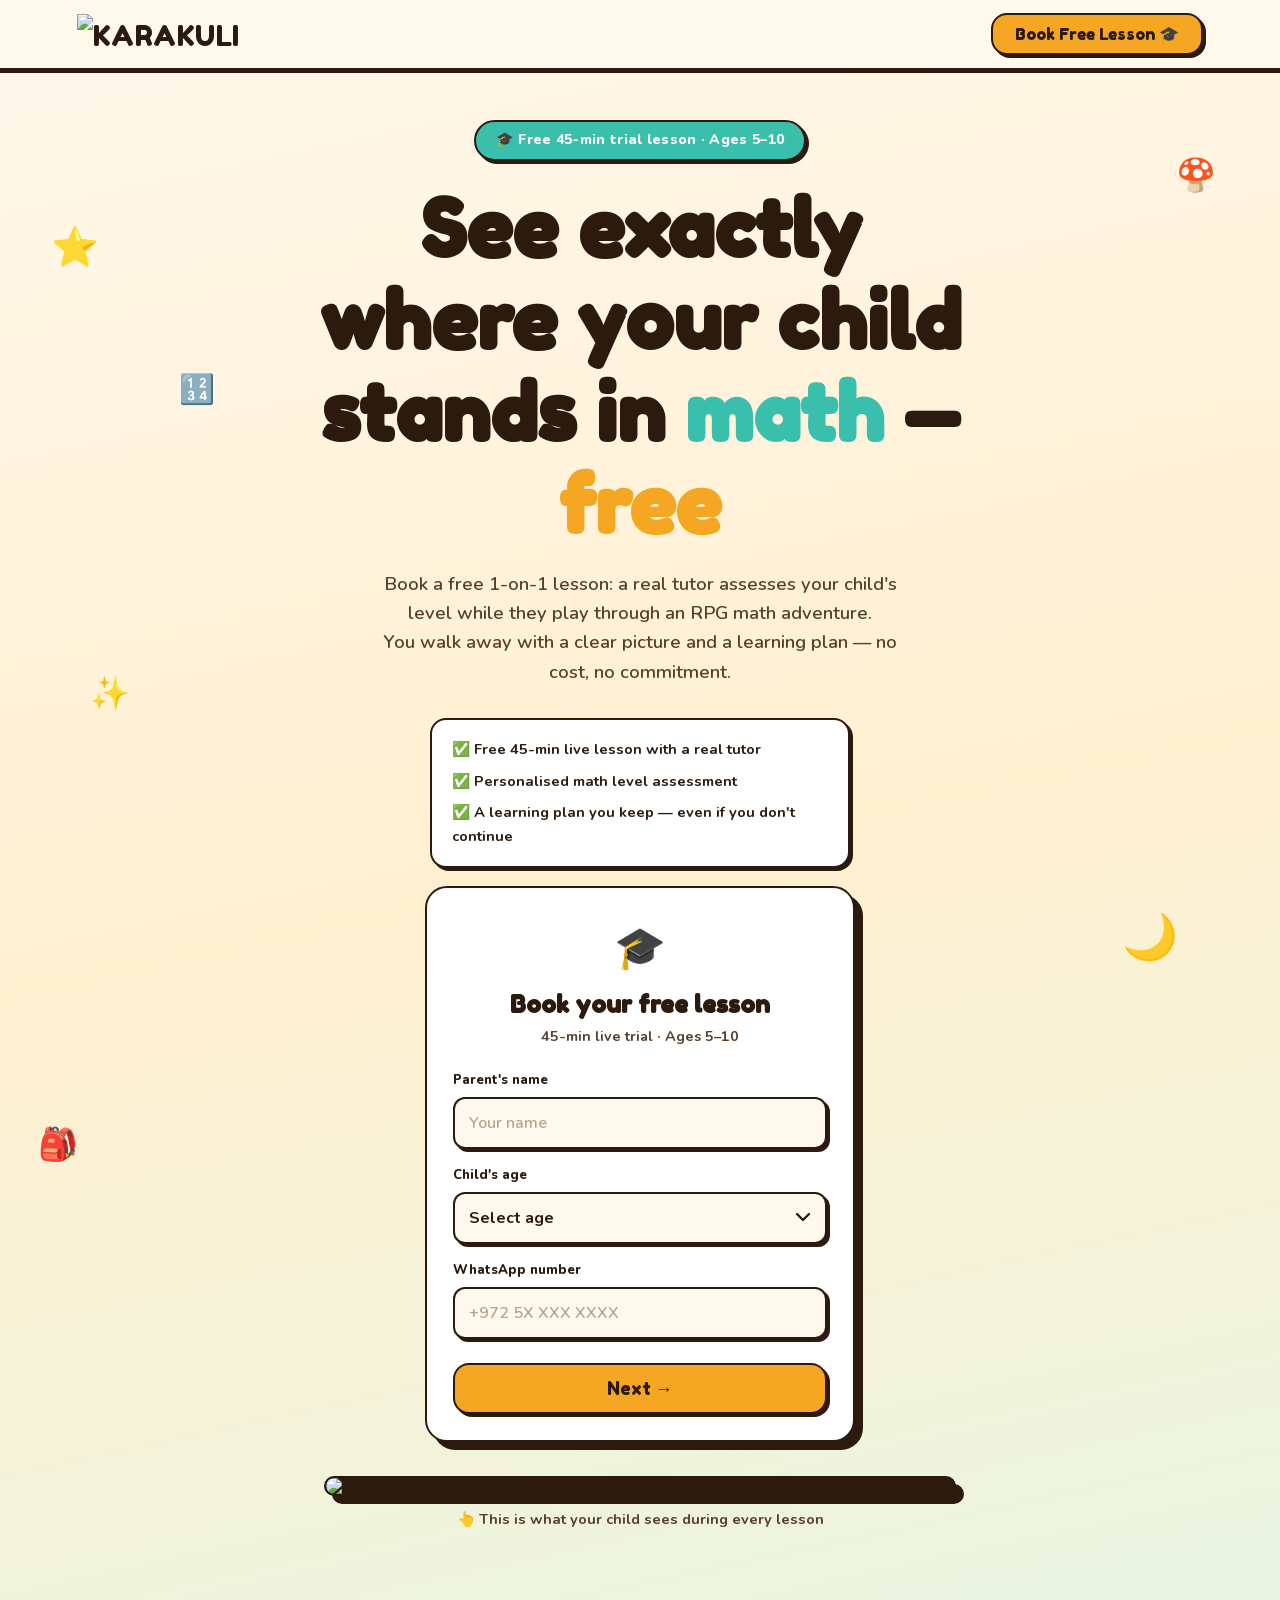
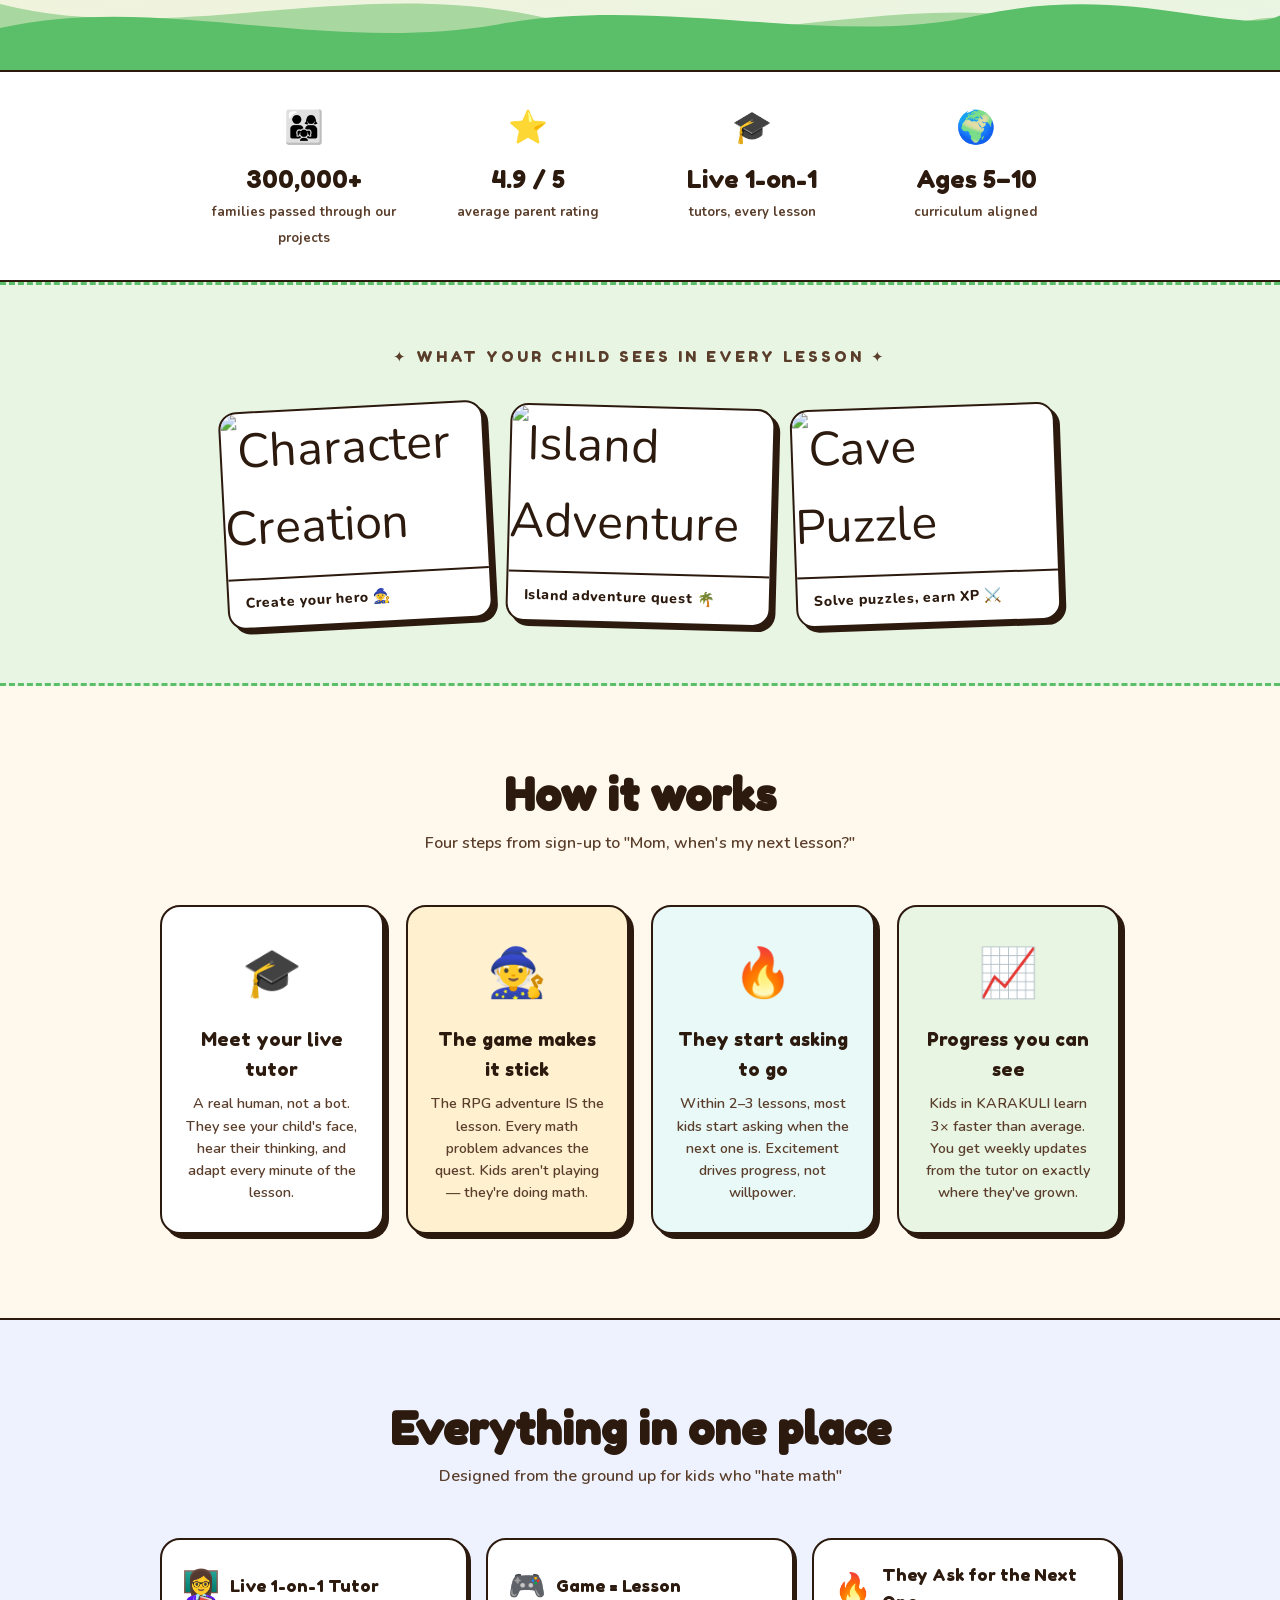
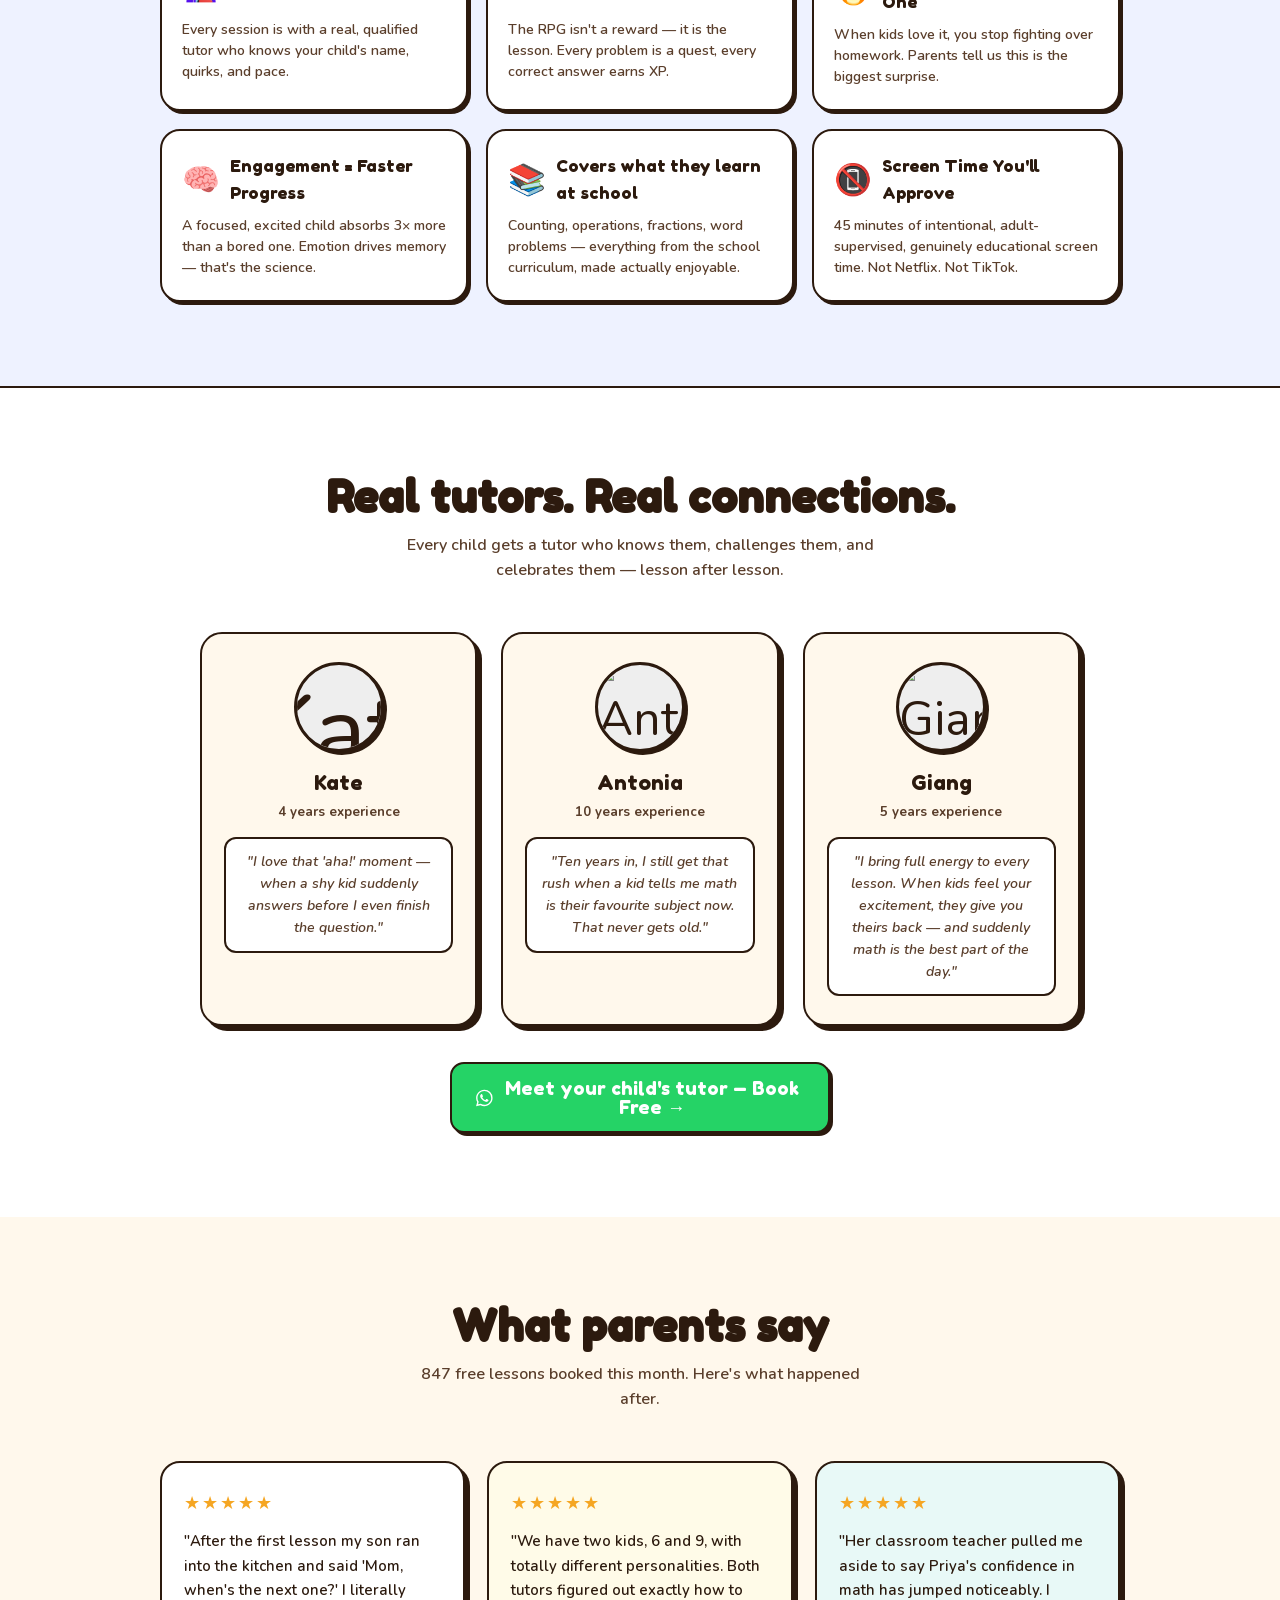
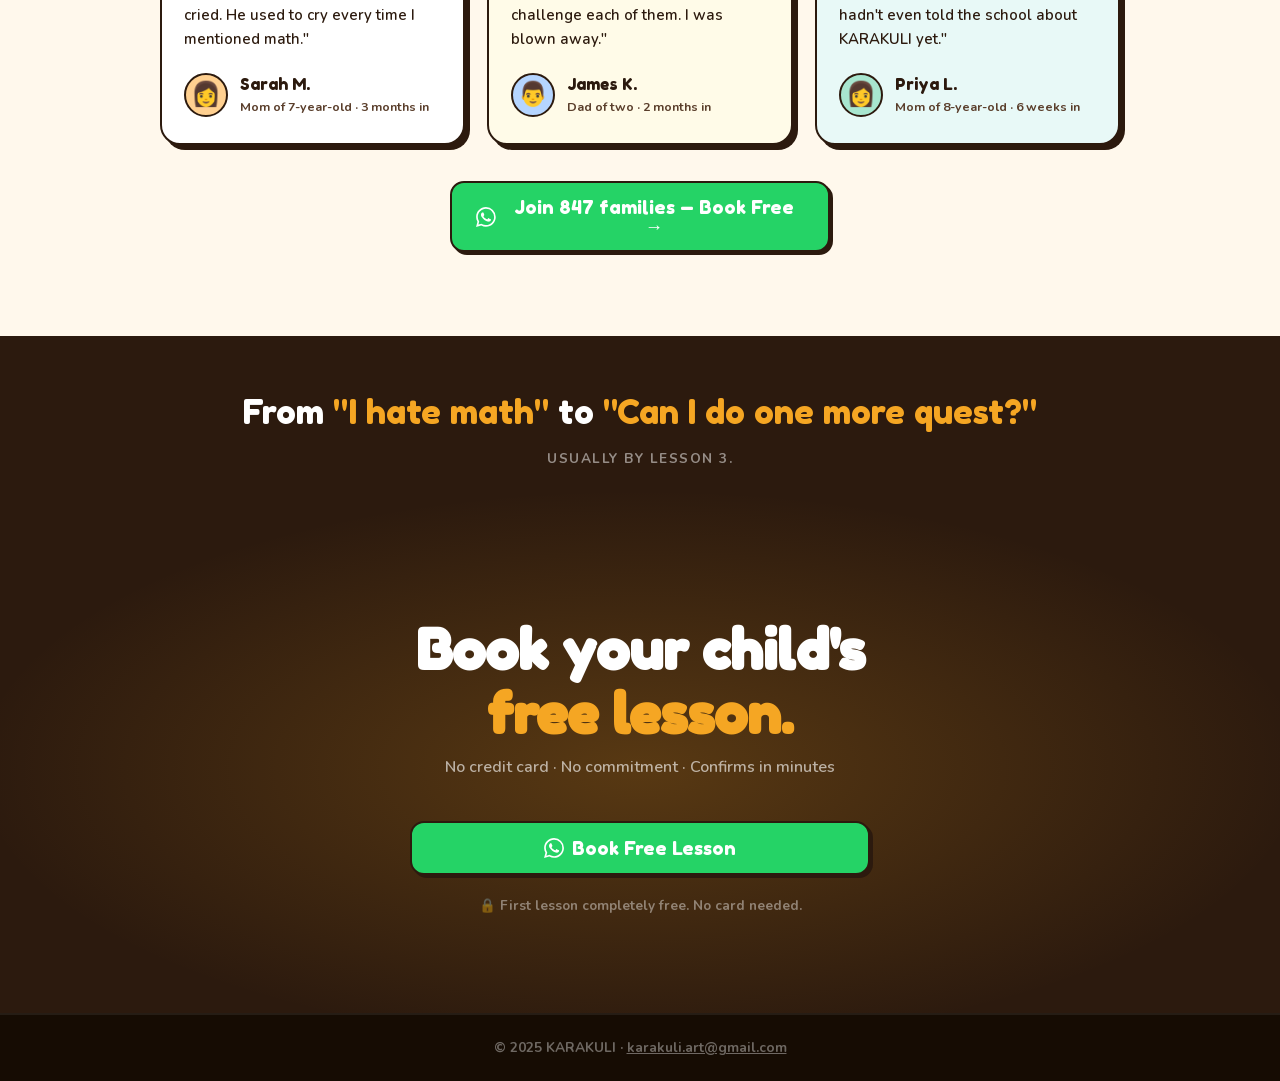
==== math/index.html @ 28cd3ca8 "Auto-deploy: 2026-07-10 12:02:41" ====
<!DOCTYPE html>
<html lang="en">
<head>
  <meta charset="UTF-8" />
  <meta name="viewport" content="width=device-width, initial-scale=1.0" />
  <title>Karakuli MATH | Free Math Assessment for Kids</title>
  <meta name="description" content="Live 1-on-1 math tutoring for kids ages 5–10, wrapped in an RPG adventure. First lesson free." />
  <link rel="icon" type="image/png" href="https://static.tildacdn.com/tild6166-6234-4662-b333-376165333562/ChatGPT_Image_10__20.png" />
  <link rel="apple-touch-icon" href="https://static.tildacdn.com/tild6166-6234-4662-b333-376165333562/ChatGPT_Image_10__20.png" />
  <!-- Meta Pixel Code -->
  <script>
  !function(f,b,e,v,n,t,s)
  {if(f.fbq)return;n=f.fbq=function(){n.callMethod?
  n.callMethod.apply(n,arguments):n.queue.push(arguments)};
  if(!f._fbq)f._fbq=n;n.push=n;n.loaded=!0;n.version='2.0';
  n.queue=[];t=b.createElement(e);t.async=!0;
  t.src=v;s=b.getElementsByTagName(e)[0];
  s.parentNode.insertBefore(t,s)}(window, document,'script',
  'https://connect.facebook.net/en_US/fbevents.js');
  fbq('init', '968358079236590');
  fbq('track', 'PageView');
  </script>
  <noscript><img height="1" width="1" style="display:none"
  src="https://www.facebook.com/tr?id=968358079236590&ev=PageView&noscript=1"
  /></noscript>
  <!-- End Meta Pixel Code -->
  <style>
    @font-face {
      font-family: 'Fredoka One';
      font-style: normal;
      font-weight: 400;
      font-display: swap;
      src: url('/fonts/fredoka-one.woff2') format('woff2');
    }
    @font-face {
      font-family: 'Nunito';
      font-style: normal;
      font-weight: 400 900;
      font-display: swap;
      src: url('/fonts/nunito-normal.woff2') format('woff2');
    }
    @font-face {
      font-family: 'Nunito';
      font-style: italic;
      font-weight: 600;
      font-display: swap;
      src: url('/fonts/nunito-italic-600.woff2') format('woff2');
    }
  </style>
  <style>
    /* ═══════════════════════════════════════
       VARIABLES
    ═══════════════════════════════════════ */
    :root {
      --cream:      #FFF8EC;
      --gold:       #F5A623;
      --gold-dark:  #C8841A;
      --teal:       #3BBFAD;
      --teal-dark:  #2A9B8C;
      --ink:        #2C1A0E;
      --ink-lite:   #5A3E2B;
      --green:      #5BBF6A;
      --green-bg:   #E8F5E3;
      --white:      #FFFFFF;
      --wa:         #25D366;
      --wa-dark:    #128C4E;
      --border:     2px solid #2C1A0E;
      --r:          16px;
      --sh-sm:      3px 3px 0 #2C1A0E;
      --sh-md:      5px 5px 0 #2C1A0E;
      --sh-lg:      8px 8px 0 #2C1A0E;
    }

    /* ═══════════════════════════════════════
       RESET
    ═══════════════════════════════════════ */
    *, *::before, *::after { margin: 0; padding: 0; box-sizing: border-box; }
    html { scroll-behavior: smooth; }
    body {
      font-family: 'Nunito', Arial, sans-serif;
      font-style: normal;
      background: var(--cream);
      color: var(--ink);
      overflow-x: hidden;
      line-height: 1.6;
    }
    a { text-decoration: none; color: inherit; }
    button { cursor: pointer; font-family: inherit; }
    h1, h2, h3, h4 { font-family: 'Fredoka One', Arial, sans-serif; font-style: normal; line-height: 1.15; }

    /* ═══════════════════════════════════════
       SCROLL REVEAL
    ═══════════════════════════════════════ */
    .reveal {
      opacity: 0;
      transform: translateY(28px);
      transition: opacity 0.65s ease, transform 0.65s ease;
    }
    .reveal.on { opacity: 1; transform: translateY(0); }
    .d1 { transition-delay: 0.10s; }
    .d2 { transition-delay: 0.20s; }
    .d3 { transition-delay: 0.30s; }
    .d4 { transition-delay: 0.40s; }

    /* ═══════════════════════════════════════
       SHARED COMPONENTS
    ═══════════════════════════════════════ */
    .btn {
      display: inline-flex;
      align-items: center;
      gap: 8px;
      font-family: 'Fredoka One', Arial, sans-serif;
      border: var(--border);
      border-radius: var(--r);
      cursor: pointer;
      transition: transform 0.12s, box-shadow 0.12s;
      text-decoration: none;
      line-height: 1;
    }
    .btn:hover  { transform: translate(-2px, -2px); }
    .btn:active { transform: translate(1px, 1px); }

    .btn-gold {
      background: var(--gold);
      color: var(--ink);
      box-shadow: var(--sh-sm);
      padding: 11px 22px;
      font-size: 1rem;
    }
    .btn-gold:hover { box-shadow: 5px 5px 0 var(--gold-dark); }

    .btn-wa {
      background: var(--wa);
      color: #fff;
      box-shadow: var(--sh-sm);
      padding: 15px 24px;
      font-size: 1.15rem;
      width: 100%;
      justify-content: center;
      border-radius: 14px;
    }
    .btn-wa:hover { box-shadow: 5px 5px 0 var(--wa-dark); }

    .section-head {
      text-align: center;
      margin-bottom: 48px;
    }
    .section-head h2 {
      font-size: clamp(1.85rem, 4.5vw, 2.75rem);
      margin-bottom: 10px;
    }
    .section-head p {
      font-size: 1rem;
      font-weight: 600;
      color: var(--ink-lite);
      max-width: 480px;
      margin: 0 auto;
    }

    /* ═══════════════════════════════════════
       NAV
    ═══════════════════════════════════════ */
    nav {
      position: fixed;
      inset: 0 0 auto;
      z-index: 200;
      background: var(--cream);
      border-bottom: var(--border);
      box-shadow: 0 3px 0 var(--ink);
      padding: 13px 6%;
      display: flex;
      align-items: center;
      justify-content: space-between;
    }
    .logo {
      font-family: 'Fredoka One', Arial, sans-serif;
      font-size: 1.75rem;
      letter-spacing: 0.5px;
    }
    .logo em { color: var(--gold); font-style: normal; }
    .logo-img { height: 40px; }

    /* ═══════════════════════════════════════
       HERO
    ═══════════════════════════════════════ */
    #hero {
      min-height: 100svh;
      background: linear-gradient(168deg, #FFF8EC 0%, #FFF0D0 52%, #E8F5E3 100%);
      padding-top: 74px;
      position: relative;
      overflow: hidden;
      display: flex;
      flex-direction: column;
      align-items: center;
    }

    /* Floating emoji decorations */
    .floater {
      position: absolute;
      pointer-events: none;
      user-select: none;
      font-size: 2.4rem;
      z-index: 1;
    }
    @keyframes flt  { 0%,100%{ transform:translateY(0) rotate(-5deg); } 50%{ transform:translateY(-20px) rotate(8deg); } }
    @keyframes flt2 { 0%,100%{ transform:translateY(0) rotate(4deg);  } 50%{ transform:translateY(-15px) rotate(-9deg); } }
    @keyframes flt3 { 0%,100%{ transform:translateY(0) rotate(0deg);  } 50%{ transform:translateY(-24px) rotate(13deg); } }
    .f1 { top:13%; left:4%;  animation:flt  5.2s ease-in-out infinite; }
    .f2 { top: 9%; right:5%; animation:flt2 4.0s ease-in-out infinite 0.7s; font-size:2rem; }
    .f3 { top:40%; left:7%;  animation:flt3 6.1s ease-in-out infinite 1.3s; font-size:2rem; }
    .f4 { top:54%; right:8%; animation:flt  4.5s ease-in-out infinite 0.4s; font-size:2.8rem; }
    .f5 { top:22%; left:14%; animation:flt2 5.6s ease-in-out infinite 0.9s; font-size:1.8rem; }
    .f6 { top:67%; left:3%;  animation:flt3 3.9s ease-in-out infinite 0.6s; font-size:2rem; }

    .hero-inner {
      position: relative;
      z-index: 2;
      max-width: 700px;
      width: 100%;
      padding: 46px 24px 0;
      text-align: center;
    }

    .badge {
      display: inline-block;
      background: var(--teal);
      color: #fff;
      font-weight: 800;
      font-size: 0.88rem;
      padding: 7px 20px;
      border: var(--border);
      border-radius: 50px;
      box-shadow: var(--sh-sm);
      margin-bottom: 22px;
      letter-spacing: 0.3px;
    }

    .hero-h1 {
      font-size: clamp(2.6rem, 7.5vw, 5rem);
      color: var(--ink);
      margin-bottom: 18px;
    }
    .hero-h1 .gold { color: var(--gold); }
    .hero-h1 .teal { color: var(--teal); }

    .hero-sub {
      font-size: clamp(1rem, 2.4vw, 1.15rem);
      font-weight: 600;
      color: var(--ink-lite);
      max-width: 520px;
      margin: 0 auto 32px;
    }

    /* ─── Form card ─── */

    /* Social proof row */
    .social-proof {
      display: flex;
      align-items: center;
      justify-content: center;
      gap: 12px;
      margin: 20px auto 0;
      max-width: 460px;
    }
    .avatars { display: flex; }
    .av {
      width: 34px; height: 34px;
      border-radius: 50%;
      border: 2px solid var(--white);
      font-size: 1.15rem;
      display: flex; align-items: center; justify-content: center;
      margin-left: -8px; flex-shrink: 0;
    }
    .av:first-child { margin-left: 0; }
    .av1 { background: #FFD090; }
    .av2 { background: #A8E6CF; }
    .av3 { background: #FFB3BA; }
    .av4 { background: #B5D5FF; }
    .sp-text { font-weight: 700; font-size: 0.92rem; color: var(--ink); }

    .hero-disclaimer {
      margin-top: 13px;
      font-size: 0.85rem;
      font-weight: 700;
      color: var(--ink-lite);
      text-align: center;
    }

    /* Hero GIF */
    .hero-game {
      width: 100%;
      max-width: 680px;
      margin: 34px auto 0;
      padding: 0 24px;
      position: relative;
      z-index: 2;
    }
    .game-frame {
      background: var(--ink);
      border: var(--border);
      border-radius: 20px;
      box-shadow: var(--sh-lg);
      overflow: hidden;
      line-height: 0;
    }
    .game-frame img {
      width: 100%;
      display: block;
      border-radius: 18px;
    }
    .game-caption {
      text-align: center;
      font-weight: 700;
      font-size: 0.92rem;
      color: var(--ink-lite);
      margin-top: 12px;
      padding-bottom: 6px;
    }

    /* Wavy hills */
    .hills {
      width: 100%;
      margin-top: 26px;
      line-height: 0;
      position: relative;
      z-index: 2;
    }
    .hills svg { width: 100%; display: block; }

    /* ═══════════════════════════════════════
       TRUST BAR
    ═══════════════════════════════════════ */
    #trust {
      background: var(--white);
      border-top: var(--border);
      border-bottom: var(--border);
      padding: 30px 6%;
    }
    .trust-grid {
      max-width: 880px;
      margin: 0 auto;
      display: grid;
      grid-template-columns: repeat(4, 1fr);
      gap: 16px;
    }
    .ti { text-align: center; }
    .ti-ico  { font-size: 2rem; margin-bottom: 6px; }
    .ti-big  { font-family: 'Fredoka One', Arial, sans-serif; font-size: 1.55rem; display: block; color: var(--ink); }
    .ti-lbl  { font-size: 0.82rem; font-weight: 700; color: var(--ink-lite); }

    /* ═══════════════════════════════════════
       GAME PREVIEW STRIP
    ═══════════════════════════════════════ */
    #preview {
      background: var(--green-bg);
      border-top: 3px dashed var(--green);
      border-bottom: 3px dashed var(--green);
      padding: 60px 6%;
    }
    .strip-lbl {
      font-family: 'Fredoka One', Arial, sans-serif;
      font-size: 0.95rem;
      letter-spacing: 3px;
      text-transform: uppercase;
      color: var(--ink-lite);
      text-align: center;
      margin-bottom: 36px;
    }
    .screens-row {
      display: flex;
      gap: 20px;
      justify-content: center;
      align-items: center;
      max-width: 920px;
      margin: 0 auto;
      flex-wrap: wrap;
    }
    .sc-card {
      background: var(--white);
      border: var(--border);
      border-radius: 18px;
      box-shadow: var(--sh-md);
      overflow: hidden;
      width: 265px;
      transition: transform 0.22s, box-shadow 0.22s;
    }
    .sc-card:nth-child(1) { transform: rotate(-3deg); }
    .sc-card:nth-child(2) { transform: rotate(1.5deg); }
    .sc-card:nth-child(3) { transform: rotate(-2deg); }
    .sc-card:hover { transform: rotate(0deg) scale(1.04) !important; box-shadow: var(--sh-lg) !important; }
    .sc-mock {
      height: 165px;
      display: flex;
      flex-direction: column;
      align-items: center;
      justify-content: center;
      gap: 8px;
      font-size: 3rem;
    }
    .sc-mock-lbl {
      font-family: 'Fredoka One', Arial, sans-serif;
      font-size: 0.78rem;
      color: rgba(255,255,255,0.88);
      letter-spacing: 1.5px;
      text-transform: uppercase;
    }
    .sc-cap {
      padding: 12px 16px;
      font-weight: 800;
      font-size: 0.88rem;
      color: var(--ink);
      border-top: var(--border);
    }

    /* ═══════════════════════════════════════
       HOW IT WORKS
    ═══════════════════════════════════════ */
    #how {
      padding: 84px 6%;
      background: var(--cream);
    }
    .steps-grid {
      display: grid;
      grid-template-columns: repeat(auto-fit, minmax(210px, 1fr));
      gap: 22px;
      max-width: 960px;
      margin: 0 auto;
    }
    .step-card {
      background: var(--white);
      border: var(--border);
      border-radius: 20px;
      box-shadow: var(--sh-md);
      padding: 28px 22px;
      text-align: center;
      transition: transform 0.2s, box-shadow 0.2s;
    }
    .step-card:hover { transform: translate(-3px,-3px); box-shadow: var(--sh-lg); }
    .step-card:nth-child(2) { background: #FFF0D0; }
    .step-card:nth-child(3) { background: #E8F9F7; }
    .step-card:nth-child(4) { background: var(--green-bg); }
    .step-ico   { font-size: 3rem; margin-bottom: 14px; display: block; }
    .step-title { font-family: 'Fredoka One', Arial, sans-serif; font-size: 1.15rem; margin-bottom: 8px; }
    .step-text  { font-size: 0.9rem; font-weight: 600; color: var(--ink-lite); line-height: 1.55; }

    /* Carousel dots — скрыты на десктопе */
    .steps-dots {
      display: none;
      justify-content: center;
      align-items: center;
      gap: 8px;
      margin-top: 22px;
    }
    .steps-dot {
      width: 8px; height: 8px;
      border-radius: 50%;
      background: var(--ink);
      opacity: 0.18;
      transition: width 0.3s ease, border-radius 0.3s ease, opacity 0.3s ease, background 0.3s ease;
      flex-shrink: 0;
    }
    .steps-dot.active {
      width: 28px;
      border-radius: 4px;
      opacity: 1;
      background: var(--gold);
    }

    /* ═══════════════════════════════════════
       FEATURES GRID
    ═══════════════════════════════════════ */
    #features {
      padding: 84px 6%;
      background: #EEF2FF;
      border-top: var(--border);
      border-bottom: var(--border);
    }
    .features-grid {
      display: grid;
      grid-template-columns: repeat(auto-fit, minmax(240px, 1fr));
      gap: 18px;
      max-width: 960px;
      margin: 0 auto;
    }
    .fp {
      background: var(--white);
      border: var(--border);
      border-radius: 20px;
      box-shadow: var(--sh-sm);
      padding: 22px 20px;
      transition: transform 0.2s, box-shadow 0.2s;
    }
    .fp:hover { transform: translate(-2px,-2px); box-shadow: var(--sh-md); }
    .fp-head  { display: flex; align-items: center; gap: 10px; margin-bottom: 8px; }
    .fp-ico   { font-size: 1.9rem; }
    .fp-title { font-family: 'Fredoka One', Arial, sans-serif; font-size: 1.05rem; }
    .fp-desc  { font-size: 0.88rem; font-weight: 600; color: var(--ink-lite); line-height: 1.5; }

    /* ═══════════════════════════════════════
       TUTORS
    ═══════════════════════════════════════ */
    #tutors {
      padding: 84px 6%;
      background: var(--white);
    }
    .tutors-grid {
      display: grid;
      grid-template-columns: repeat(auto-fit, minmax(240px, 1fr));
      gap: 24px;
      max-width: 880px;
      margin: 0 auto;
    }
    .tc {
      background: var(--cream);
      border: var(--border);
      border-radius: 22px;
      box-shadow: var(--sh-md);
      padding: 28px 22px;
      text-align: center;
      transition: transform 0.2s, box-shadow 0.2s;
    }
    .tc:hover { transform: translate(-3px,-3px); box-shadow: var(--sh-lg); }
    .t-av {
      width: 90px; height: 90px;
      border-radius: 50%;
      border: 3px solid var(--ink);
      box-shadow: var(--sh-sm);
      font-size: 3rem;
      display: flex; align-items: center; justify-content: center;
      margin: 0 auto 14px;
    }
    .ta1 { background: linear-gradient(135deg, #FFE0B0, #FFB060); }
    .ta2 { background: linear-gradient(135deg, #B5D5FF, #80B0FF); }
    .ta3 { background: linear-gradient(135deg, #A8E6CF, #60C8A0); }
    .t-name  { font-family: 'Fredoka One', Arial, sans-serif; font-size: 1.3rem; margin-bottom: 3px; }
    .t-spec  { font-size: 0.83rem; font-weight: 700; color: var(--ink-lite); margin-bottom: 14px; }
    .t-quote {
      font-style: italic;
      font-size: 0.88rem;
      font-weight: 600;
      color: var(--ink-lite);
      line-height: 1.55;
      background: var(--white);
      border: var(--border);
      border-radius: 12px;
      padding: 12px 14px;
    }

    /* ═══════════════════════════════════════
       TESTIMONIALS
    ═══════════════════════════════════════ */
    #testimonials {
      padding: 84px 6%;
      background: var(--cream);
    }
    .test-grid {
      display: grid;
      grid-template-columns: repeat(auto-fit, minmax(260px, 1fr));
      gap: 22px;
      max-width: 960px;
      margin: 0 auto;
    }
    .tt {
      background: var(--white);
      border: var(--border);
      border-radius: 20px;
      box-shadow: var(--sh-md);
      padding: 26px 22px;
      transition: transform 0.2s, box-shadow 0.2s;
    }
    .tt:hover { transform: translate(-3px,-3px); box-shadow: var(--sh-lg); }
    .tt:nth-child(2) { background: #FFFBE8; }
    .tt:nth-child(3) { background: #E8F9F7; }
    .tt-stars { font-size: 1.1rem; margin-bottom: 12px; color: var(--gold); letter-spacing: 2px; }
    .tt-text  { font-size: 0.93rem; font-weight: 600; color: var(--ink); line-height: 1.65; margin-bottom: 20px; }
    .tt-foot  { display: flex; align-items: center; gap: 12px; }
    .tt-av {
      width: 44px; height: 44px;
      border-radius: 50%;
      border: var(--border);
      font-size: 1.5rem;
      display: flex; align-items: center; justify-content: center;
      flex-shrink: 0;
    }
    .tav1 { background: #FFD090; }
    .tav2 { background: #B5D5FF; }
    .tav3 { background: #A8E6CF; }
    .tt-name { font-family: 'Fredoka One', Arial, sans-serif; font-size: 1rem; }
    .tt-role { font-size: 0.78rem; font-weight: 700; color: var(--ink-lite); }

    /* ═══════════════════════════════════════
       FAQ
    ═══════════════════════════════════════ */
    #faq {
      padding: 84px 6%;
      background: var(--green-bg);
    }
    .faq-list {
      max-width: 700px;
      margin: 0 auto;
      display: flex;
      flex-direction: column;
      gap: 12px;
    }
    details {
      background: var(--white);
      border: var(--border);
      border-radius: 16px;
      box-shadow: var(--sh-sm);
      overflow: hidden;
    }
    summary {
      padding: 18px 22px;
      font-family: 'Fredoka One', Arial, sans-serif;
      font-size: 1rem;
      color: var(--ink);
      cursor: pointer;
      display: flex;
      align-items: center;
      justify-content: space-between;
      gap: 14px;
      list-style: none;
      user-select: none;
    }
    summary::-webkit-details-marker { display: none; }
    summary::after {
      content: '▶';
      font-size: 0.82rem;
      transition: transform 0.22s;
      flex-shrink: 0;
      color: var(--gold);
    }
    details[open] summary::after { transform: rotate(90deg); }
    .faq-body {
      border-top: var(--border);
      padding: 16px 22px 18px;
      font-size: 0.93rem;
      font-weight: 600;
      color: var(--ink-lite);
      line-height: 1.65;
    }

    /* ═══════════════════════════════════════
       FINAL CTA
    ═══════════════════════════════════════ */
    #cta {
      padding: 96px 6%;
      background: var(--ink);
      text-align: center;
      position: relative;
    }
    #cta::before {
      content: '';
      position: absolute;
      inset: -120px 0 0;
      background: radial-gradient(ellipse 80% 70% at 50% 60%, rgba(245,166,35,0.22) 0%, transparent 65%);
      pointer-events: none;
      z-index: 0;
    }
    .cta-inner { position: relative; z-index: 1; }
    .cta-h2 {
      font-family: 'Fredoka One', Arial, sans-serif;
      font-size: clamp(2rem, 5.5vw, 3.5rem);
      color: var(--white);
      margin-bottom: 10px;
    }
    .cta-h2 em { color: var(--gold); font-style: normal; }
    .cta-sub  { font-size: 1rem; font-weight: 600; color: rgba(255,255,255,0.62); margin-bottom: 40px; }
    .cta-note { font-size: 0.85rem; font-weight: 700; color: rgba(255,255,255,0.42); margin-top: 20px; }

    /* ═══════════════════════════════════════
       FOOTER
    ═══════════════════════════════════════ */
    footer {
      background: #160C03;
      color: rgba(255,255,255,0.38);
      text-align: center;
      padding: 22px 6%;
      font-size: 0.86rem;
      font-weight: 700;
      border-top: 2px solid rgba(255,255,255,0.07);
    }
    footer a { color: inherit; text-decoration: underline; }

    /* ═══════════════════════════════════════
       STICKY MOBILE CTA
    ═══════════════════════════════════════ */
    #sticky {
      display: none;
      position: fixed;
      bottom: 0; left: 0; right: 0;
      z-index: 150;
      background: var(--gold);
      border-top: var(--border);
      box-shadow: 0 -3px 0 var(--ink);
      padding: 13px 20px;
      align-items: center;
      justify-content: space-between;
      gap: 12px;
    }
    #sticky.show { display: flex; }
    .sticky-txt { font-family: 'Fredoka One', Arial, sans-serif; font-size: 1rem; color: var(--ink); }
    .sticky-btn {
      background: var(--ink);
      color: var(--white);
      font-family: 'Fredoka One', Arial, sans-serif;
      font-size: 0.95rem;
      padding: 10px 18px;
      border: none;
      border-radius: 12px;
      box-shadow: 3px 3px 0 rgba(0,0,0,0.3);
      transition: transform 0.12s;
      white-space: nowrap;
      text-decoration: none;
      display: inline-block;
    }
    .sticky-btn:hover { transform: translate(-1px,-1px); }

    /* ─── Hero bullets (#4) ─── */
    .hero-bullets {
      background: var(--white);
      border: var(--border);
      border-radius: 16px;
      box-shadow: var(--sh-sm);
      padding: 14px 20px;
      margin: 0 auto 18px;
      max-width: 420px;
      text-align: left;
    }
    .hb-item {
      font-size: 0.92rem;
      font-weight: 700;
      color: var(--ink);
      padding: 4px 0;
      display: flex;
      align-items: center;
      gap: 8px;
    }

    /* ─── Mid-section CTA (#3) ─── */
    .mid-cta {
      text-align: center;
      padding-top: 36px;
    }
    .mid-cta .btn-wa {
      max-width: 380px;
      margin: 0 auto;
      display: inline-flex;
    }

    /* ─── Transformation band (#9) ─── */
    .transform-band {
      background: var(--ink);
      padding: 52px 6%;
      text-align: center;
    }
    .transform-quote {
      font-family: 'Fredoka One', Arial, sans-serif;
      font-size: clamp(1.45rem, 3.5vw, 2.1rem);
      color: var(--white);
      line-height: 1.45;
    }
    .transform-quote em { color: var(--gold); font-style: normal; }
    .transform-quote span {
      display: block;
      font-family: 'Nunito', Arial, sans-serif;
      font-weight: 700;
      font-size: 0.85rem;
      color: rgba(255,255,255,0.5);
      margin-top: 12px;
      letter-spacing: 1.5px;
      text-transform: uppercase;
    }

    /* ═══════════════════════════════════════
       RESPONSIVE
    ═══════════════════════════════════════ */
    @media (max-width: 768px) {
      /* Sticky bar (~70px) sits at bottom — push body up so it doesn't cover content */
      body { padding-bottom: 74px; }

      /* NAV */
      nav { padding: 12px 4%; }
      nav .btn-gold { font-size: 0.8rem; padding: 9px 13px; }
      .logo-img { height: 22px; }

      /* Floating emoji decorations — скрываем на мобильных */
      .floater { display: none; }

      /* HERO */
      #hero { padding-top: 70px; }
      .hero-inner { padding: 28px 20px 0; }
      .hero-sub { margin-bottom: 24px; }
      .hero-game { padding: 0 12px; margin-top: 20px; }

      /* Social proof — wrap text under avatars on small screens */
      .social-proof { flex-wrap: wrap; gap: 8px; max-width: 100%; }
      .sp-text { font-size: 0.82rem; text-align: center; width: 100%; }

      /* TRUST BAR */
      #trust { padding: 24px 4%; }
      .trust-grid { grid-template-columns: repeat(2,1fr); gap: 12px; }

      /* PREVIEW */
      #preview { padding: 48px 4%; }
      .screens-row { gap: 16px; }
      .sc-card { width: calc(100% - 24px); max-width: 320px; }
      .sc-card:nth-child(1),
      .sc-card:nth-child(2),
      .sc-card:nth-child(3) { transform: rotate(0); }

      /* SHARED SECTION HEADINGS */
      .section-head { margin-bottom: 32px; }

      /* HOW IT WORKS — горизонтальная карусель */
      #how { padding: 56px 0; }
      #how .section-head { padding: 0 4%; }
      .steps-carousel-wrap {
        overflow-x: scroll;
        scroll-snap-type: x mandatory;
        -webkit-overflow-scrolling: touch;
        scrollbar-width: none;
        display: flex;
        flex-wrap: nowrap;
        padding: 4px 0 8px;
      }
      .steps-carousel-wrap::-webkit-scrollbar { display: none; }
      .steps-grid { display: contents; }
      .step-card {
        flex-shrink: 0;
        scroll-snap-align: start;
        box-sizing: border-box;
        opacity: 1 !important;
        transform: none !important;
        transition: box-shadow 0.2s !important;
      }
      .steps-dots { display: flex; }

      /* FEATURES */
      #features { padding: 56px 4%; }
      .features-grid { gap: 14px; }

      /* TUTORS */
      #tutors { padding: 56px 4%; }
      .tutors-grid { gap: 16px; }

      /* TESTIMONIALS */
      #testimonials { padding: 56px 4%; }
      .test-grid { gap: 14px; }

      /* FAQ */
      #faq { padding: 56px 4%; }
      summary { padding: 15px 18px; font-size: 0.95rem; }
      .faq-body { padding: 13px 18px 15px; }

      /* FINAL CTA */
      #cta { padding: 64px 4%; }
      #cta .btn-wa { display: flex; width: 100%; max-width: 400px; margin: 0 auto; font-size: 1rem; padding: 15px 20px; }
      .cta-sub { margin-bottom: 28px; }

      /* STICKY BAR */
      .sticky-txt { font-size: 0.88rem; }
    }

    @media (max-width: 480px) {
      nav .btn-gold { font-size: 0.75rem; padding: 8px 11px; }
      .hero-h1 { font-size: 2.5rem; }
      .badge { font-size: 0.78rem; padding: 6px 14px; }
      .hero-inner { padding: 16px 16px 0; }
    }

    /* ═══════════════════════════════════════
       BOOKING WIDGET (inline)
    ═══════════════════════════════════════ */
    .bk-card {
      background: var(--white);
      border: var(--border);
      border-radius: 22px;
      box-shadow: var(--sh-lg);
      width: 100%;
      max-width: 430px;
      margin: 6px auto 0;
      padding: 28px 26px 26px;
      position: relative;
      text-align: left;
    }

    .bk-step { display: none; }
    .bk-step.active { display: block; animation: bkFade 0.35s ease; }
    @keyframes bkFade { from { opacity: 0; transform: translateY(8px); } to { opacity: 1; transform: translateY(0); } }

    .bk-head { text-align: center; margin-bottom: 22px; }
    .bk-emoji { font-size: 2.6rem; display: block; margin-bottom: 8px; }
    .bk-head h3 { font-family: 'Fredoka One', Arial, sans-serif; font-size: 1.5rem; color: var(--ink); margin-bottom: 6px; }
    .bk-head p { font-size: 0.9rem; font-weight: 700; color: var(--ink-lite); }

    .bk-field { margin-bottom: 16px; }
    .bk-field label {
      display: block;
      font-size: 0.82rem;
      font-weight: 800;
      color: var(--ink);
      margin-bottom: 6px;
    }
    .bk-field input,
    .bk-field select {
      width: 100%;
      padding: 13px 14px;
      font-family: 'Nunito', Arial, sans-serif;
      font-size: 16px; /* 16px, чтобы iOS не зумил при фокусе */
      font-weight: 700;
      color: var(--ink);
      background: var(--cream);
      border: var(--border);
      border-radius: 12px;
      box-shadow: var(--sh-sm);
      outline: none;
      -webkit-appearance: none;
      appearance: none;
    }
    .bk-field select {
      padding-right: 40px;
      background-image: url("data:image/svg+xml,%3Csvg xmlns='http://www.w3.org/2000/svg' width='14' height='9' viewBox='0 0 14 9'%3E%3Cpath d='M1 1l6 6 6-6' fill='none' stroke='%232C1A0E' stroke-width='2.4' stroke-linecap='round' stroke-linejoin='round'/%3E%3C/svg%3E");
      background-repeat: no-repeat;
      background-position: right 15px center;
    }
    .bk-field input:focus,
    .bk-field select:focus { box-shadow: 5px 5px 0 var(--gold); }
    .bk-field input::placeholder { color: #B7A48F; font-weight: 600; }

    .bk-btn { margin-top: 8px; }
    .btn-gold.bk-btn { width: 100%; justify-content: center; padding: 15px 24px; font-size: 1.1rem; }
    .btn-wa:disabled { opacity: 0.45; cursor: not-allowed; box-shadow: var(--sh-sm); }
    .btn-wa:disabled:hover { transform: none; box-shadow: var(--sh-sm); }

    .bk-back {
      display: block;
      width: 100%;
      text-align: center;
      margin-top: 12px;
      background: none;
      border: none;
      font-family: 'Fredoka One', Arial, sans-serif;
      font-size: 0.9rem;
      color: var(--ink-lite);
      cursor: pointer;
    }

    .bk-slots {
      display: grid;
      grid-template-columns: repeat(auto-fill, minmax(96px, 1fr));
      gap: 10px;
      margin-top: 6px;
    }
    .bk-slot {
      padding: 11px 6px;
      text-align: center;
      background: var(--white);
      border: var(--border);
      border-radius: 12px;
      box-shadow: var(--sh-sm);
      font-family: 'Nunito', Arial, sans-serif;
      font-weight: 800;
      font-size: 0.86rem;
      color: var(--ink);
      cursor: pointer;
      transition: transform 0.12s, box-shadow 0.12s;
    }
    .bk-slot small { display: block; font-weight: 700; font-size: 0.72rem; color: var(--ink-lite); }
    .bk-slot:hover { transform: translate(-2px, -2px); box-shadow: 5px 5px 0 var(--gold-dark); }
    .bk-slot.sel { background: var(--gold); color: var(--ink); box-shadow: var(--sh-sm); }
    .bk-slot.sel small { color: var(--ink); }

    .bk-times-label {
      display: block;
      font-family: 'Fredoka One', Arial, sans-serif;
      font-size: 1rem;
      color: var(--ink);
      margin: 18px 0 4px;
    }

    .bk-summary {
      background: var(--white);
      border: var(--border);
      border-radius: 14px;
      box-shadow: var(--sh-sm);
      padding: 16px 18px;
      margin-bottom: 18px;
      font-size: 0.92rem;
      font-weight: 700;
      color: var(--ink);
      text-align: left;
    }
    .bk-summary div { padding: 3px 0; }
    .bk-summary b { color: var(--ink-lite); }

    .bk-note {
      text-align: center;
      font-size: 0.8rem;
      font-weight: 700;
      color: var(--ink-lite);
      margin-top: 14px;
    }

    @media (max-width: 480px) {
      .bk-card { padding: 26px 18px 22px; }
      .bk-head h3 { font-size: 1.3rem; }
    }
  </style>
</head>
<body>

<!-- ═══════════════════════════════════════ NAV -->
<nav>
  <div class="logo">
    <img src="https://static.tildacdn.com/tild3631-6266-4832-b965-356232636437/noroot.png" alt="KARAKULI" class="logo-img" style="display:block;">
  </div>
  <a href="https://wa.me/13472005282?text=Hi!%20I%20would%20like%20to%20sign%20up%20for%20a%20free%20lesson" target="_blank" rel="noopener" class="btn btn-gold">Book Free Lesson 🎓</a>
</nav>

<!-- ═══════════════════════════════════════ HERO -->
<section id="hero">
  <div class="floater f1">⭐</div>
  <div class="floater f2">🍄</div>
  <div class="floater f3">✨</div>
  <div class="floater f4">🌙</div>
  <div class="floater f5">🔢</div>
  <div class="floater f6">🎒</div>

  <div class="hero-inner">
    <div class="badge">🎓 Free 45-min trial lesson · Ages 5–10</div>

    <h1 class="hero-h1">
      See exactly where your child<br>
      stands in <span class="teal">math</span> — <span class="gold">free</span>
    </h1>

    <p class="hero-sub">
      Book a free 1-on-1 lesson: a real tutor assesses your child's level while they play through an RPG math adventure.<br>
      You walk away with a clear picture and a learning plan — no cost, no commitment.
    </p>

    <div class="hero-bullets">
      <div class="hb-item">✅ Free 45-min live lesson with a real tutor</div>
      <div class="hb-item">✅ Personalised math level assessment</div>
      <div class="hb-item">✅ A learning plan you keep — even if you don't continue</div>
    </div>

    <!-- ═══ INLINE BOOKING WIDGET ═══ -->
    <div class="bk-card" id="bookingWidget">

      <!-- Step 1 — details -->
      <div class="bk-step active" id="bkStep1">
        <div class="bk-head">
          <span class="bk-emoji">🎓</span>
          <h3>Book your free lesson</h3>
          <p>45-min live trial · Ages 5–10</p>
        </div>
        <div class="bk-field">
          <label>Parent's name</label>
          <input type="text" id="bkParentName" placeholder="Your name">
        </div>
        <div class="bk-field">
          <label>Child's age</label>
          <select id="bkChildAge">
            <option value="">Select age</option>
            <option value="less than 5">Less than 5 y.o.</option>
            <option value="5">5 years old</option>
            <option value="6">6 years old</option>
            <option value="7">7 years old</option>
            <option value="8">8 years old</option>
            <option value="9">9 years old</option>
            <option value="10">10 years old</option>
            <option value="older than 10">Older than 10 y.o.</option>
          </select>
        </div>
        <div class="bk-field">
          <label>WhatsApp number</label>
          <input type="tel" id="bkWhatsApp" placeholder="+972 5X XXX XXXX">
        </div>
        <button type="button" class="btn btn-gold bk-btn" onclick="bkGoToSlots()">Next →</button>
      </div>

      <!-- Step 2 — date & time -->
      <div class="bk-step" id="bkStep2">
        <div class="bk-head">
          <span class="bk-emoji">📅</span>
          <h3>Pick a date &amp; time</h3>
          <p>Choose a slot that works for you</p>
        </div>
        <div class="bk-field">
          <label>Date</label>
          <div id="bkDates" class="bk-slots"></div>
        </div>
        <div id="bkTimesWrap" style="display:none;">
          <span class="bk-times-label" id="bkDateLabel"></span>
          <div id="bkTimes" class="bk-slots"></div>
        </div>
        <button type="button" class="btn btn-wa bk-btn" id="bkConfirm" disabled onclick="bkConfirm()">
          <svg viewBox="0 0 24 24" width="20" height="20" fill="currentColor" aria-hidden="true"><path d="M17.472 14.382c-.297-.149-1.758-.867-2.03-.967-.273-.099-.471-.148-.67.15-.197.297-.767.966-.94 1.164-.173.199-.347.223-.644.075-.297-.15-1.255-.463-2.39-1.475-.883-.788-1.48-1.761-1.653-2.059-.173-.297-.018-.458.13-.606.134-.133.298-.347.446-.52.149-.174.198-.298.298-.497.099-.198.05-.371-.025-.52-.075-.149-.669-1.612-.916-2.207-.242-.579-.487-.5-.669-.51-.173-.008-.371-.01-.57-.01-.198 0-.52.074-.792.372-.272.297-1.04 1.016-1.04 2.479 0 1.462 1.065 2.875 1.213 3.074.149.198 2.096 3.2 5.077 4.487.709.306 1.262.489 1.694.625.712.227 1.36.195 1.871.118.571-.085 1.758-.719 2.006-1.413.248-.694.248-1.289.173-1.413-.074-.124-.272-.198-.57-.347m-5.421 7.403h-.004a9.87 9.87 0 01-5.031-1.378l-.361-.214-3.741.982.998-3.648-.235-.374a9.86 9.86 0 01-1.51-5.26c.001-5.45 4.436-9.884 9.888-9.884 2.64 0 5.122 1.03 6.988 2.898a9.825 9.825 0 012.893 6.994c-.003 5.45-4.437 9.884-9.885 9.884m8.413-18.297A11.815 11.815 0 0012.05 0C5.495 0 .16 5.335.157 11.892c0 2.096.547 4.142 1.588 5.945L.057 24l6.305-1.654a11.882 11.882 0 005.683 1.448h.005c6.554 0 11.89-5.335 11.893-11.893a11.821 11.821 0 00-3.48-8.413Z"/></svg>
          Confirm booking
        </button>
        <button type="button" class="bk-back" onclick="bkGoStep(1)">← Back</button>
      </div>

      <!-- Step 3 — success -->
      <div class="bk-step" id="bkStep3">
        <div class="bk-head">
          <span class="bk-emoji">🎉</span>
          <h3>Almost done!</h3>
          <p>We've opened WhatsApp for you — just tap <b>Send</b> to confirm. We'll reply with your Zoom link.</p>
        </div>
        <div class="bk-summary" id="bkSummary"></div>
        <a class="btn btn-wa bk-btn" id="bkWaLink" href="#" target="_blank" rel="noopener">
          <svg viewBox="0 0 24 24" width="20" height="20" fill="currentColor" aria-hidden="true"><path d="M17.472 14.382c-.297-.149-1.758-.867-2.03-.967-.273-.099-.471-.148-.67.15-.197.297-.767.966-.94 1.164-.173.199-.347.223-.644.075-.297-.15-1.255-.463-2.39-1.475-.883-.788-1.48-1.761-1.653-2.059-.173-.297-.018-.458.13-.606.134-.133.298-.347.446-.52.149-.174.198-.298.298-.497.099-.198.05-.371-.025-.52-.075-.149-.669-1.612-.916-2.207-.242-.579-.487-.5-.669-.51-.173-.008-.371-.01-.57-.01-.198 0-.52.074-.792.372-.272.297-1.04 1.016-1.04 2.479 0 1.462 1.065 2.875 1.213 3.074.149.198 2.096 3.2 5.077 4.487.709.306 1.262.489 1.694.625.712.227 1.36.195 1.871.118.571-.085 1.758-.719 2.006-1.413.248-.694.248-1.289.173-1.413-.074-.124-.272-.198-.57-.347m-5.421 7.403h-.004a9.87 9.87 0 01-5.031-1.378l-.361-.214-3.741.982.998-3.648-.235-.374a9.86 9.86 0 01-1.51-5.26c.001-5.45 4.436-9.884 9.888-9.884 2.64 0 5.122 1.03 6.988 2.898a9.825 9.825 0 012.893 6.994c-.003 5.45-4.437 9.884-9.885 9.884m8.413-18.297A11.815 11.815 0 0012.05 0C5.495 0 .16 5.335.157 11.892c0 2.096.547 4.142 1.588 5.945L.057 24l6.305-1.654a11.882 11.882 0 005.683 1.448h.005c6.554 0 11.89-5.335 11.893-11.893a11.821 11.821 0 00-3.48-8.413Z"/></svg>
          Open WhatsApp again
        </a>
        <p class="bk-note">If WhatsApp didn't open, tap the button above 👆</p>
      </div>

      <!-- Step 4 — out of age range -->
      <div class="bk-step" id="bkStep4">
        <div class="bk-head">
          <span class="bk-emoji">💌</span>
          <h3>Thank you for your interest!</h3>
        </div>
        <div class="bk-summary" style="text-align:center;">
          Our lessons are currently for children ages <b>5–10</b>, so we wouldn't be the right fit just yet.
          We've saved your details and will reach out as soon as we expand our age range!
        </div>
        <button type="button" class="btn btn-gold bk-btn" onclick="bkGoStep(1)">← Back to start</button>
      </div>

    </div>

  </div>

  <!-- Game GIF -->
  <div class="hero-game">
    <div class="game-frame">
      <img
        src="https://i.imgur.com/P5Q5MU2.gif"
        alt="KARAKULI math game — what your child sees during every lesson"
        loading="eager"
      />
    </div>
    <p class="game-caption">👆 This is what your child sees during every lesson</p>
  </div>

  <!-- Wavy hills -->
  <div class="hills">
    <svg viewBox="0 0 1440 120" xmlns="http://www.w3.org/2000/svg" preserveAspectRatio="none">
      <path d="M0,45 C200,95 400,10 620,62 C820,112 1020,18 1220,72 C1340,98 1410,52 1440,62 L1440,120 L0,120 Z" fill="#A8D8A0"/>
      <path d="M0,72 C180,32 360,102 560,68 C740,34 940,95 1100,58 C1270,20 1390,82 1440,58 L1440,120 L0,120 Z" fill="#5BBF6A"/>
    </svg>
  </div>
</section>

<!-- ═══════════════════════════════════════ TRUST BAR -->
<section id="trust">
  <div class="trust-grid">
    <div class="ti reveal">
      <div class="ti-ico">👨‍👩‍👧</div>
      <span class="ti-big">300,000+</span>
      <span class="ti-lbl">families passed through our projects</span>
    </div>
    <div class="ti reveal d1">
      <div class="ti-ico">⭐</div>
      <span class="ti-big">4.9 / 5</span>
      <span class="ti-lbl">average parent rating</span>
    </div>
    <div class="ti reveal d2">
      <div class="ti-ico">🎓</div>
      <span class="ti-big">Live 1-on-1</span>
      <span class="ti-lbl">tutors, every lesson</span>
    </div>
    <div class="ti reveal d3">
      <div class="ti-ico">🌍</div>
      <span class="ti-big">Ages 5–10</span>
      <span class="ti-lbl">curriculum aligned</span>
    </div>
  </div>
</section>

<!-- ═══════════════════════════════════════ GAME PREVIEW STRIP -->
<section id="preview">
  <p class="strip-lbl reveal">✦ What your child sees in every lesson ✦</p>
  <div class="screens-row">
    <div class="sc-card reveal d1">
      <div class="sc-mock" style="padding:0;overflow:hidden;">
        <img src="https://static.tildacdn.com/tild3237-6438-4662-a539-643234353132/hero.png" alt="Character Creation" style="width:100%;height:100%;object-fit:cover;display:block;">
      </div>
      <div class="sc-cap">Create your hero 🧙</div>
    </div>
    <div class="sc-card reveal d2">
      <div class="sc-mock" style="padding:0;overflow:hidden;">
        <img src="https://static.tildacdn.com/tild3137-3062-4530-a434-306162396238/__2026-05-22__115707.png" alt="Island Adventure Quest" style="width:100%;height:100%;object-fit:cover;display:block;">
      </div>
      <div class="sc-cap">Island adventure quest 🌴</div>
    </div>
    <div class="sc-card reveal d3">
      <div class="sc-mock" style="padding:0;overflow:hidden;">
        <img src="https://static.tildacdn.com/tild3064-3632-4638-b561-333739646264/__2026-05-22__115821.png" alt="Cave Puzzle" style="width:100%;height:100%;object-fit:cover;display:block;">
      </div>
      <div class="sc-cap">Solve puzzles, earn XP ⚔️</div>
    </div>
  </div>
</section>

<!-- ═══════════════════════════════════════ HOW IT WORKS -->
<section id="how">
  <div class="section-head reveal">
    <h2>How it works</h2>
    <p>Four steps from sign-up to "Mom, when's my next lesson?"</p>
  </div>
  <div class="steps-carousel-wrap">
    <div class="steps-grid">
      <div class="step-card reveal d1">
        <span class="step-ico">🎓</span>
        <div class="step-title">Meet your live tutor</div>
        <p class="step-text">A real human, not a bot. They see your child's face, hear their thinking, and adapt every minute of the lesson.</p>
      </div>
      <div class="step-card reveal d2">
        <span class="step-ico">🧙</span>
        <div class="step-title">The game makes it stick</div>
        <p class="step-text">The RPG adventure IS the lesson. Every math problem advances the quest. Kids aren't playing — they're doing math.</p>
      </div>
      <div class="step-card reveal d3">
        <span class="step-ico">🔥</span>
        <div class="step-title">They start asking to go</div>
        <p class="step-text">Within 2–3 lessons, most kids start asking when the next one is. Excitement drives progress, not willpower.</p>
      </div>
      <div class="step-card reveal d4">
        <span class="step-ico">📈</span>
        <div class="step-title">Progress you can see</div>
        <p class="step-text">Kids in KARAKULI learn 3× faster than average. You get weekly updates from the tutor on exactly where they've grown.</p>
      </div>
    </div>
  </div>
  <div class="steps-dots" aria-hidden="true">
    <span class="steps-dot active"></span>
    <span class="steps-dot"></span>
    <span class="steps-dot"></span>
    <span class="steps-dot"></span>
  </div>
</section>

<!-- ═══════════════════════════════════════ FEATURES -->
<section id="features">
  <div class="section-head reveal">
    <h2>Everything in one place</h2>
    <p>Designed from the ground up for kids who "hate math"</p>
  </div>
  <div class="features-grid">
    <div class="fp reveal d1">
      <div class="fp-head"><span class="fp-ico">👩‍🏫</span><span class="fp-title">Live 1-on-1 Tutor</span></div>
      <p class="fp-desc">Every session is with a real, qualified tutor who knows your child's name, quirks, and pace.</p>
    </div>
    <div class="fp reveal d2">
      <div class="fp-head"><span class="fp-ico">🎮</span><span class="fp-title">Game = Lesson</span></div>
      <p class="fp-desc">The RPG isn't a reward — it is the lesson. Every problem is a quest, every correct answer earns XP.</p>
    </div>
    <div class="fp reveal d3">
      <div class="fp-head"><span class="fp-ico">🔥</span><span class="fp-title">They Ask for the Next One</span></div>
      <p class="fp-desc">When kids love it, you stop fighting over homework. Parents tell us this is the biggest surprise.</p>
    </div>
    <div class="fp reveal d1">
      <div class="fp-head"><span class="fp-ico">🧠</span><span class="fp-title">Engagement = Faster Progress</span></div>
      <p class="fp-desc">A focused, excited child absorbs 3× more than a bored one. Emotion drives memory — that's the science.</p>
    </div>
    <div class="fp reveal d2">
      <div class="fp-head"><span class="fp-ico">📚</span><span class="fp-title">Covers what they learn at school</span></div>
      <p class="fp-desc">Counting, operations, fractions, word problems — everything from the school curriculum, made actually enjoyable.</p>
    </div>
    <div class="fp reveal d3">
      <div class="fp-head"><span class="fp-ico">📵</span><span class="fp-title">Screen Time You'll Approve</span></div>
      <p class="fp-desc">45 minutes of intentional, adult-supervised, genuinely educational screen time. Not Netflix. Not TikTok.</p>
    </div>
  </div>
</section>

<!-- ═══════════════════════════════════════ TUTORS -->
<section id="tutors">
  <div class="section-head reveal">
    <h2>Real tutors. Real connections.</h2>
    <p>Every child gets a tutor who knows them, challenges them, and celebrates them — lesson after lesson.</p>
  </div>
  <div class="tutors-grid">
    <div class="tc reveal d1">
      <div class="t-av" style="overflow:hidden;background:#eee;">
        <img src="https://static.tildacdn.com/tild3766-3130-4330-a566-613661323231/IMG_1900.JPG" alt="Kate" style="width:100%;height:100%;object-fit:cover;display:block;transform:scale(2);">
      </div>
      <div class="t-name">Kate</div>
      <div class="t-spec">4 years experience</div>
      <div class="t-quote">"I love that 'aha!' moment — when a shy kid suddenly answers before I even finish the question."</div>
    </div>
    <div class="tc reveal d2">
      <div class="t-av" style="overflow:hidden;background:#eee;">
        <img src="https://static.tildacdn.com/tild6161-6531-4265-a537-613036633034/Antonia.jpg" alt="Antonia" style="width:100%;height:100%;object-fit:cover;display:block;">
      </div>
      <div class="t-name">Antonia</div>
      <div class="t-spec">10 years experience</div>
      <div class="t-quote">"Ten years in, I still get that rush when a kid tells me math is their favourite subject now. That never gets old."</div>
    </div>
    <div class="tc reveal d3">
      <div class="t-av" style="overflow:hidden;background:#eee;">
        <img src="https://static.tildacdn.com/tild3461-6336-4537-a438-306337663332/Giang_tutor.jpg" alt="Giang" style="width:100%;height:100%;object-fit:cover;object-position:top;display:block;">
      </div>
      <div class="t-name">Giang</div>
      <div class="t-spec">5 years experience</div>
      <div class="t-quote">"I bring full energy to every lesson. When kids feel your excitement, they give you theirs back — and suddenly math is the best part of the day."</div>
    </div>
  </div>
  <div class="mid-cta reveal">
    <a href="https://wa.me/13472005282?text=Hi!%20I%20would%20like%20to%20sign%20up%20for%20a%20free%20lesson" target="_blank" rel="noopener" class="btn btn-wa">
      <svg viewBox="0 0 24 24" width="20" height="20" fill="currentColor" aria-hidden="true"><path d="M17.472 14.382c-.297-.149-1.758-.867-2.03-.967-.273-.099-.471-.148-.67.15-.197.297-.767.966-.94 1.164-.173.199-.347.223-.644.075-.297-.15-1.255-.463-2.39-1.475-.883-.788-1.48-1.761-1.653-2.059-.173-.297-.018-.458.13-.606.134-.133.298-.347.446-.52.149-.174.198-.298.298-.497.099-.198.05-.371-.025-.52-.075-.149-.669-1.612-.916-2.207-.242-.579-.487-.5-.669-.51-.173-.008-.371-.01-.57-.01-.198 0-.52.074-.792.372-.272.297-1.04 1.016-1.04 2.479 0 1.462 1.065 2.875 1.213 3.074.149.198 2.096 3.2 5.077 4.487.709.306 1.262.489 1.694.625.712.227 1.36.195 1.871.118.571-.085 1.758-.719 2.006-1.413.248-.694.248-1.289.173-1.413-.074-.124-.272-.198-.57-.347m-5.421 7.403h-.004a9.87 9.87 0 01-5.031-1.378l-.361-.214-3.741.982.998-3.648-.235-.374a9.86 9.86 0 01-1.51-5.26c.001-5.45 4.436-9.884 9.888-9.884 2.64 0 5.122 1.03 6.988 2.898a9.825 9.825 0 012.893 6.994c-.003 5.45-4.437 9.884-9.885 9.884m8.413-18.297A11.815 11.815 0 0012.05 0C5.495 0 .16 5.335.157 11.892c0 2.096.547 4.142 1.588 5.945L.057 24l6.305-1.654a11.882 11.882 0 005.683 1.448h.005c6.554 0 11.89-5.335 11.893-11.893a11.821 11.821 0 00-3.48-8.413Z"/></svg>
      Meet your child's tutor — Book Free →
    </a>
  </div>
</section>

<!-- ═══════════════════════════════════════ TESTIMONIALS -->
<section id="testimonials">
  <div class="section-head reveal">
    <h2>What parents say</h2>
    <p>847 free lessons booked this month. Here's what happened after.</p>
  </div>
  <div class="test-grid">
    <div class="tt reveal d1">
      <div class="tt-stars">★★★★★</div>
      <p class="tt-text">"After the first lesson my son ran into the kitchen and said 'Mom, when's the next one?' I literally cried. He used to cry every time I mentioned math."</p>
      <div class="tt-foot">
        <div class="tt-av tav1">👩</div>
        <div>
          <div class="tt-name">Sarah M.</div>
          <div class="tt-role">Mom of 7-year-old · 3 months in</div>
        </div>
      </div>
    </div>
    <div class="tt reveal d2">
      <div class="tt-stars">★★★★★</div>
      <p class="tt-text">"We have two kids, 6 and 9, with totally different personalities. Both tutors figured out exactly how to challenge each of them. I was blown away."</p>
      <div class="tt-foot">
        <div class="tt-av tav2">👨</div>
        <div>
          <div class="tt-name">James K.</div>
          <div class="tt-role">Dad of two · 2 months in</div>
        </div>
      </div>
    </div>
    <div class="tt reveal d3">
      <div class="tt-stars">★★★★★</div>
      <p class="tt-text">"Her classroom teacher pulled me aside to say Priya's confidence in math has jumped noticeably. I hadn't even told the school about KARAKULI yet."</p>
      <div class="tt-foot">
        <div class="tt-av tav3">👩</div>
        <div>
          <div class="tt-name">Priya L.</div>
          <div class="tt-role">Mom of 8-year-old · 6 weeks in</div>
        </div>
      </div>
    </div>
  </div>
  <div class="mid-cta reveal">
    <a href="https://wa.me/13472005282?text=Hi!%20I%20would%20like%20to%20sign%20up%20for%20a%20free%20lesson" target="_blank" rel="noopener" class="btn btn-wa">
      <svg viewBox="0 0 24 24" width="20" height="20" fill="currentColor" aria-hidden="true"><path d="M17.472 14.382c-.297-.149-1.758-.867-2.03-.967-.273-.099-.471-.148-.67.15-.197.297-.767.966-.94 1.164-.173.199-.347.223-.644.075-.297-.15-1.255-.463-2.39-1.475-.883-.788-1.48-1.761-1.653-2.059-.173-.297-.018-.458.13-.606.134-.133.298-.347.446-.52.149-.174.198-.298.298-.497.099-.198.05-.371-.025-.52-.075-.149-.669-1.612-.916-2.207-.242-.579-.487-.5-.669-.51-.173-.008-.371-.01-.57-.01-.198 0-.52.074-.792.372-.272.297-1.04 1.016-1.04 2.479 0 1.462 1.065 2.875 1.213 3.074.149.198 2.096 3.2 5.077 4.487.709.306 1.262.489 1.694.625.712.227 1.36.195 1.871.118.571-.085 1.758-.719 2.006-1.413.248-.694.248-1.289.173-1.413-.074-.124-.272-.198-.57-.347m-5.421 7.403h-.004a9.87 9.87 0 01-5.031-1.378l-.361-.214-3.741.982.998-3.648-.235-.374a9.86 9.86 0 01-1.51-5.26c.001-5.45 4.436-9.884 9.888-9.884 2.64 0 5.122 1.03 6.988 2.898a9.825 9.825 0 012.893 6.994c-.003 5.45-4.437 9.884-9.885 9.884m8.413-18.297A11.815 11.815 0 0012.05 0C5.495 0 .16 5.335.157 11.892c0 2.096.547 4.142 1.588 5.945L.057 24l6.305-1.654a11.882 11.882 0 005.683 1.448h.005c6.554 0 11.89-5.335 11.893-11.893a11.821 11.821 0 00-3.48-8.413Z"/></svg>
      Join 847 families — Book Free →
    </a>
  </div>
</section>

<!-- Transformation band (#9) -->
<div class="transform-band reveal">
  <p class="transform-quote">
    From <em>"I hate math"</em> to <em>"Can I do one more quest?"</em><br>
    <span>Usually by lesson 3.</span>
  </p>
</div>

<!-- ═══════════════════════════════════════ FAQ -->
<section id="faq" style="display:none;">
  <div class="section-head reveal">
    <h2>Questions? We've got answers.</h2>
    <p>The ones parents ask most before booking.</p>
  </div>
  <div class="faq-list">
    <details class="reveal d1">
      <summary>What happens in the free lesson?</summary>
      <p class="faq-body">Your child gets a full 45-minute live session with a real tutor. They'll create their character, name it, pick their look, and set off on the first quest. No prep needed — no worksheets, no homework. Just show up and play.</p>
    </details>
    <details class="reveal d2">
      <summary>What if my child doesn't like it?</summary>
      <p class="faq-body">Fewer than 1 in 20 kids don't come back for a second lesson. But if yours is one of them, that's perfectly fine — no payment, no pressure, no follow-up sales calls. We'd rather have kids who are genuinely excited than ones who are just attending.</p>
    </details>
    <details class="reveal d3">
      <summary>How does it work technically?</summary>
      <p class="faq-body">It's a video call — your child can join from any device: laptop, tablet, or phone. No downloads required. The tutor shares the game screen and guides your child through the lesson live. All you need is a camera and an internet connection.</p>
    </details>
    <details class="reveal d1">
      <summary>How much does it cost after the free lesson?</summary>
      <p class="faq-body">Pricing is personalised based on your child's age, frequency, and goals. Your tutor will walk you through the options at the end of the free lesson — no surprises, no pressure. You choose what works for your family.</p>
    </details>
    <details class="reveal d2">
      <summary>My child is shy / hates math. Will this work?</summary>
      <p class="faq-body">Honestly? Those are our best students. Shy kids thrive in 1-on-1 settings — no class to feel embarrassed in front of. And kids who "hate math" usually hate being confused, bored, or pressured. The game removes all three. We've turned around some serious math-avoiders.</p>
    </details>
  </div>
</section>

<!-- ═══════════════════════════════════════ FINAL CTA -->
<section id="cta">
  <div class="cta-inner">
    <h2 class="cta-h2 reveal">Book your child's<br><em>free lesson.</em></h2>
    <p class="cta-sub reveal d1">No credit card · No commitment · Confirms in minutes</p>

    <a href="https://wa.me/13472005282?text=Hi!%20I%20would%20like%20to%20sign%20up%20for%20a%20free%20lesson" target="_blank" rel="noopener" class="btn btn-wa reveal d2" style="max-width:460px;margin:0 auto;">
      <svg viewBox="0 0 24 24" width="20" height="20" fill="currentColor" aria-hidden="true"><path d="M17.472 14.382c-.297-.149-1.758-.867-2.03-.967-.273-.099-.471-.148-.67.15-.197.297-.767.966-.94 1.164-.173.199-.347.223-.644.075-.297-.15-1.255-.463-2.39-1.475-.883-.788-1.48-1.761-1.653-2.059-.173-.297-.018-.458.13-.606.134-.133.298-.347.446-.52.149-.174.198-.298.298-.497.099-.198.05-.371-.025-.52-.075-.149-.669-1.612-.916-2.207-.242-.579-.487-.5-.669-.51-.173-.008-.371-.01-.57-.01-.198 0-.52.074-.792.372-.272.297-1.04 1.016-1.04 2.479 0 1.462 1.065 2.875 1.213 3.074.149.198 2.096 3.2 5.077 4.487.709.306 1.262.489 1.694.625.712.227 1.36.195 1.871.118.571-.085 1.758-.719 2.006-1.413.248-.694.248-1.289.173-1.413-.074-.124-.272-.198-.57-.347m-5.421 7.403h-.004a9.87 9.87 0 01-5.031-1.378l-.361-.214-3.741.982.998-3.648-.235-.374a9.86 9.86 0 01-1.51-5.26c.001-5.45 4.436-9.884 9.888-9.884 2.64 0 5.122 1.03 6.988 2.898a9.825 9.825 0 012.893 6.994c-.003 5.45-4.437 9.884-9.885 9.884m8.413-18.297A11.815 11.815 0 0012.05 0C5.495 0 .16 5.335.157 11.892c0 2.096.547 4.142 1.588 5.945L.057 24l6.305-1.654a11.882 11.882 0 005.683 1.448h.005c6.554 0 11.89-5.335 11.893-11.893a11.821 11.821 0 00-3.48-8.413Z"/></svg>
      Book Free Lesson
    </a>

    <p class="cta-note reveal d3">🔒 First lesson completely free. No card needed.</p>
  </div>
</section>

<!-- ═══════════════════════════════════════ FOOTER -->
<footer>
  © 2025 KARAKULI · <a href="mailto:karakuli.art@gmail.com">karakuli.art@gmail.com</a>
</footer>

<!-- ═══════════════════════════════════════ STICKY MOBILE CTA -->
<div id="sticky">
  <span class="sticky-txt">Free lesson for your child 🎓</span>
  <a href="https://wa.me/13472005282?text=Hi!%20I%20would%20like%20to%20sign%20up%20for%20a%20free%20lesson" target="_blank" rel="noopener" class="sticky-btn">Book Free →</a>
</div>


<script>
  /* ─── Steps carousel ─── */
  const stepsWrap = document.querySelector('.steps-carousel-wrap');
  const stepsDots = document.querySelectorAll('.steps-dot');

  function initStepsCarousel() {
    if (!stepsWrap || window.innerWidth > 768) return;
    const vw = window.innerWidth;
    stepsWrap.querySelectorAll('.step-card').forEach(card => {
      card.style.minWidth = vw + 'px';
      card.style.width = vw + 'px';
      card.style.opacity = '1';
      card.style.transform = 'none';
    });
  }

  const updateStepsDots = () => {
    if (!stepsWrap || window.innerWidth > 768) return;
    const idx = Math.min(Math.round(stepsWrap.scrollLeft / window.innerWidth), stepsDots.length - 1);
    stepsDots.forEach((d, i) => d.classList.toggle('active', i === idx));
  };

  initStepsCarousel();
  window.addEventListener('resize', initStepsCarousel, { passive: true });
  if (stepsWrap) stepsWrap.addEventListener('scroll', updateStepsDots, { passive: true });

  /* ─── Scroll reveal ─── */
  const revealObs = new IntersectionObserver(entries => {
    entries.forEach(e => {
      if (e.isIntersecting) {
        e.target.classList.add('on');
        revealObs.unobserve(e.target);
      }
    });
  }, { threshold: 0.1 });
  document.querySelectorAll('.reveal').forEach(el => revealObs.observe(el));

  /* ─── Любая WhatsApp-кнопка теперь открывает окно записи ─── */
  document.querySelectorAll('a[href*="wa.me"]').forEach(function(btn) {
    btn.addEventListener('click', function(e) { openBooking(e); });
  });

  /* ─── Sticky mobile CTA ─── */
  const sticky = document.getElementById('sticky');
  const heroEl = document.getElementById('hero');

  const heroObs = new IntersectionObserver(entries => {
    entries.forEach(e => {
      if (window.innerWidth <= 768) {
        sticky.classList.toggle('show', !e.isIntersecting);
      }
    });
  }, { threshold: 0 });
  heroObs.observe(heroEl);

  window.addEventListener('resize', () => {
    if (window.innerWidth > 768) sticky.classList.remove('show');
  });
</script>

<script>
  /* ═══════════════════════════════════════
     BOOKING MODAL LOGIC
  ═══════════════════════════════════════ */
  var BK_WA = '79011821753';                                          // наш WhatsApp (только цифры)
  var BK_TG_TOKEN = '8526009584:AAH-hDqYhPz-1A5tqdvET2Bex52zJtRHMVM'; // Telegram-бот
  var BK_TG_CHAT  = '-5113540334';                                    // Telegram-чат

  /* Постоянное недельное расписание. Ключ = день недели (0=вс … 6=сб), значения — время начала слота. */
  var BK_SCHEDULE = {
    1: ['10:00','11:00','12:00','13:00','14:00','15:00','16:00'], // Пн 10:00–17:00
    2: ['10:30','11:30','12:30','13:00','14:00','16:00'],         // Вт
    3: ['10:30','11:30','12:30','13:00','16:00'],                 // Ср
    4: ['10:30','11:30','12:30','13:00','14:00','15:00'],         // Чт
    5: ['15:00','16:00'],                                         // Пт
    6: ['10:00','11:00','12:00','13:00','14:00'],                 // Сб 10:00–15:00
    0: ['10:00','11:00','12:00','13:00','14:00']                  // Вс 10:00–15:00
  };

  var bkData = { parentName: null, age: null, whatsapp: null, date: null, time: null };
  var bkDatesData = [];
  var bkSelDateEl = null, bkSelTimeEl = null;

  function bkPad(n) { return n < 10 ? '0' + n : '' + n; }
  function bkWaDigits(num) { return num.replace(/\D/g, ''); }

  /* Кнопки CTA по странице просто прокручивают к встроенному виджету */
  function openBooking(e) {
    if (e && e.preventDefault) e.preventDefault();
    var w = document.getElementById('bookingWidget');
    if (w) w.scrollIntoView({ behavior: 'smooth', block: 'center' });
  }

  function bkGoStep(n) {
    document.querySelectorAll('.bk-step').forEach(function(s) { s.classList.remove('active'); });
    document.getElementById('bkStep' + n).classList.add('active');
  }

  function bkGoToSlots() {
    var name  = document.getElementById('bkParentName').value.trim();
    var age   = document.getElementById('bkChildAge').value;
    var wa    = document.getElementById('bkWhatsApp').value.trim();

    if (!name || !age || !wa) { alert('Please fill in all fields'); return; }
    if (wa.indexOf('+') === -1) { alert('Please include the country code with + (e.g. +972 or +7)'); return; }
    if (bkWaDigits(wa).length < 8) { alert('Please enter a valid WhatsApp number'); return; }

    bkData.parentName = name;
    bkData.age = age;
    bkData.whatsapp = wa;

    if (age === 'less than 5' || age === 'older than 10') {
      bkSendOutOfRange();
      bkGoStep(4);
      return;
    }

    bkBuildDates();
    bkGoStep(2);
  }

  function bkBuildDates() {
    bkDatesData = [];
    var base = new Date(); base.setHours(0, 0, 0, 0);
    for (var i = 1; i <= 7; i++) {
      var d = new Date(base); d.setDate(base.getDate() + i);
      var times = BK_SCHEDULE[d.getDay()] || [];
      if (!times.length) continue;
      var ds = d.getFullYear() + '-' + bkPad(d.getMonth() + 1) + '-' + bkPad(d.getDate());
      bkDatesData.push({ date: ds, times: times.slice() });
    }
    bkRenderDates();
    document.getElementById('bkTimesWrap').style.display = 'none';
    bkData.date = null; bkData.time = null;
    bkSelDateEl = null; bkSelTimeEl = null;
    document.getElementById('bkConfirm').disabled = true;
  }

  function bkRenderDates() {
    var c = document.getElementById('bkDates');
    c.innerHTML = '';
    bkDatesData.forEach(function(item) {
      var dObj = new Date(item.date + 'T00:00:00');
      var wd = dObj.toLocaleDateString('en-US', { weekday: 'short' });
      var md = dObj.toLocaleDateString('en-US', { month: 'short', day: 'numeric' });
      var el = document.createElement('div');
      el.className = 'bk-slot';
      el.innerHTML = md + '<small>' + wd + '</small>';
      el.onclick = function() { bkSelectDate(item, el); };
      c.appendChild(el);
    });
  }

  function bkSelectDate(item, el) {
    bkData.date = item.date; bkData.time = null;
    if (bkSelDateEl) bkSelDateEl.classList.remove('sel');
    el.classList.add('sel'); bkSelDateEl = el;
    bkSelTimeEl = null;
    document.getElementById('bkConfirm').disabled = true;

    var dObj = new Date(item.date + 'T00:00:00');
    document.getElementById('bkDateLabel').textContent =
      dObj.toLocaleDateString('en-US', { weekday: 'long', month: 'long', day: 'numeric' });

    var tc = document.getElementById('bkTimes');
    tc.innerHTML = '';
    item.times.forEach(function(t) {
      var te = document.createElement('div');
      te.className = 'bk-slot';
      te.textContent = t;
      te.onclick = function() { bkSelectTime(t, te); };
      tc.appendChild(te);
    });
    document.getElementById('bkTimesWrap').style.display = 'block';
  }

  function bkSelectTime(t, el) {
    bkData.time = t;
    if (bkSelTimeEl) bkSelTimeEl.classList.remove('sel');
    el.classList.add('sel'); bkSelTimeEl = el;
    document.getElementById('bkConfirm').disabled = false;
  }

  function bkConfirm() {
    if (!bkData.date || !bkData.time) return;

    if (typeof fbq === 'function') fbq('track', 'Lead', { content_name: 'booking_math_variant_b' });

    var parentDigits = bkWaDigits(bkData.whatsapp);
    var parentPlus = '+' + parentDigits;

    /* Сообщение, которое родитель отправит НАМ в WhatsApp */
    var waMsg = 'Hi! I booked a lesson\n' +
                'Date: ' + bkData.date + '\n' +
                'Time: ' + bkData.time + '\n' +
                'Parent: ' + bkData.parentName + '\n' +
                'WhatsApp: ' + parentPlus;
    var waLink = 'https://wa.me/' + BK_WA + '?text=' + encodeURIComponent(waMsg);

    /* Открываем WhatsApp синхронно — иначе попап-блокер может помешать */
    window.open(waLink, '_blank');

    /* Мгновенное уведомление в Telegram (WhatsApp родителя — кликабельной ссылкой) */
    var now = new Date().toLocaleString('ru-RU', { timeZone: 'Europe/Moscow', hour: '2-digit', minute: '2-digit', day: '2-digit', month: '2-digit' });
    var tg = '🔥 Новый лид — забронирован пробный урок! [/math]\n\n' +
             '👤 Родитель: ' + bkData.parentName + '\n' +
             '📱 WhatsApp: https://wa.me/' + parentDigits + '\n' +
             '👶 Возраст ребёнка: ' + bkData.age + '\n' +
             '📅 Дата: ' + bkData.date + '\n' +
             '🕐 Время: ' + bkData.time + '\n\n' +
             '⏰ ' + now + ' (МСК)';
    bkSendTelegram(tg);

    /* Экран успеха */
    document.getElementById('bkSummary').innerHTML =
      '<div><b>Date:</b> ' + bkData.date + '</div>' +
      '<div><b>Time:</b> ' + bkData.time + '</div>' +
      '<div><b>Parent:</b> ' + bkData.parentName + '</div>' +
      '<div><b>WhatsApp:</b> ' + parentPlus + '</div>';
    document.getElementById('bkWaLink').href = waLink;
    bkGoStep(3);
  }

  function bkSendOutOfRange() {
    var parentDigits = bkWaDigits(bkData.whatsapp);
    var now = new Date().toLocaleString('ru-RU', { timeZone: 'Europe/Moscow', hour: '2-digit', minute: '2-digit', day: '2-digit', month: '2-digit' });
    var tg = '📩 Новый лид — вне возраста 5–10 [/math]\n\n' +
             '👤 Родитель: ' + bkData.parentName + '\n' +
             '📱 WhatsApp: https://wa.me/' + parentDigits + '\n' +
             '👶 Возраст ребёнка: ' + bkData.age + '\n\n' +
             '⏰ ' + now + ' (МСК)';
    bkSendTelegram(tg);
  }

  function bkSendTelegram(text) {
    try {
      fetch('https://api.telegram.org/bot' + BK_TG_TOKEN + '/sendMessage', {
        method: 'POST',
        headers: { 'Content-Type': 'application/json' },
        body: JSON.stringify({ chat_id: BK_TG_CHAT, text: text })
      });
    } catch (err) { console.error('TG error', err); }
  }
</script>

</body>
</html>
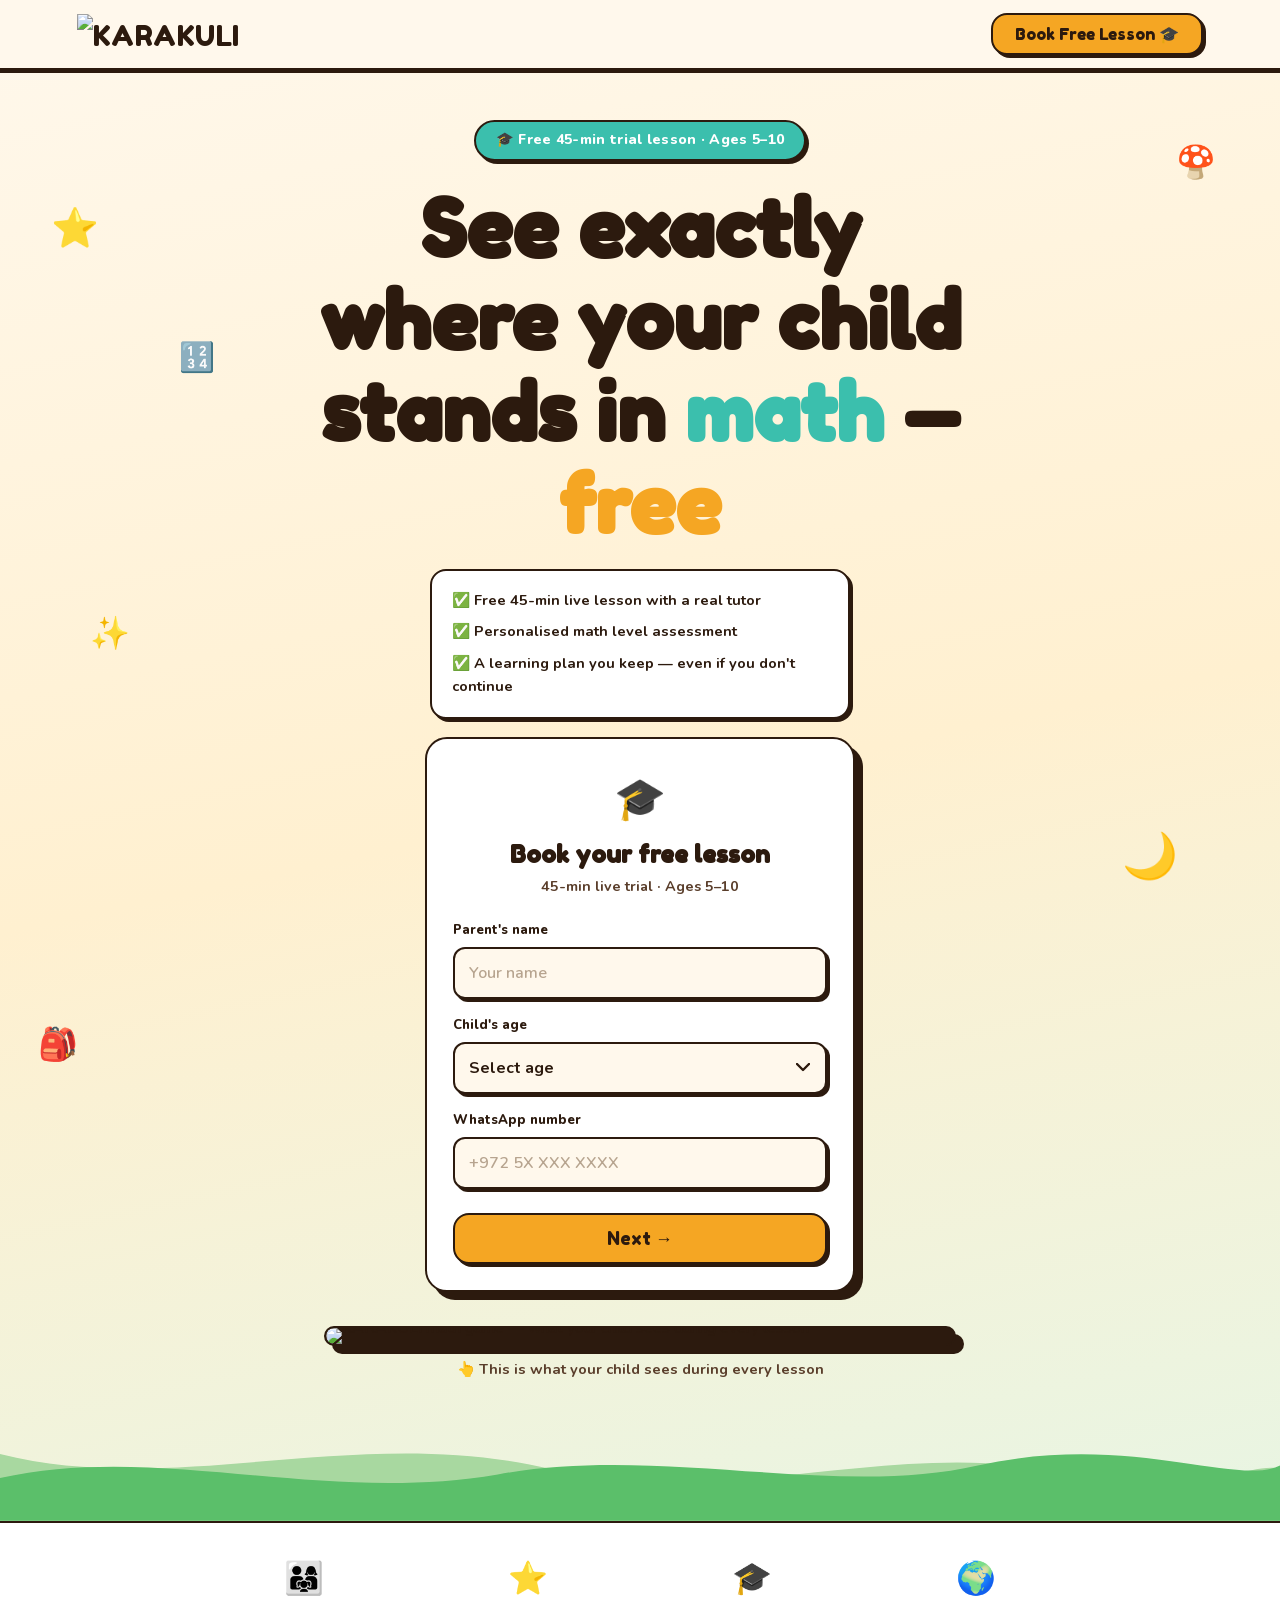
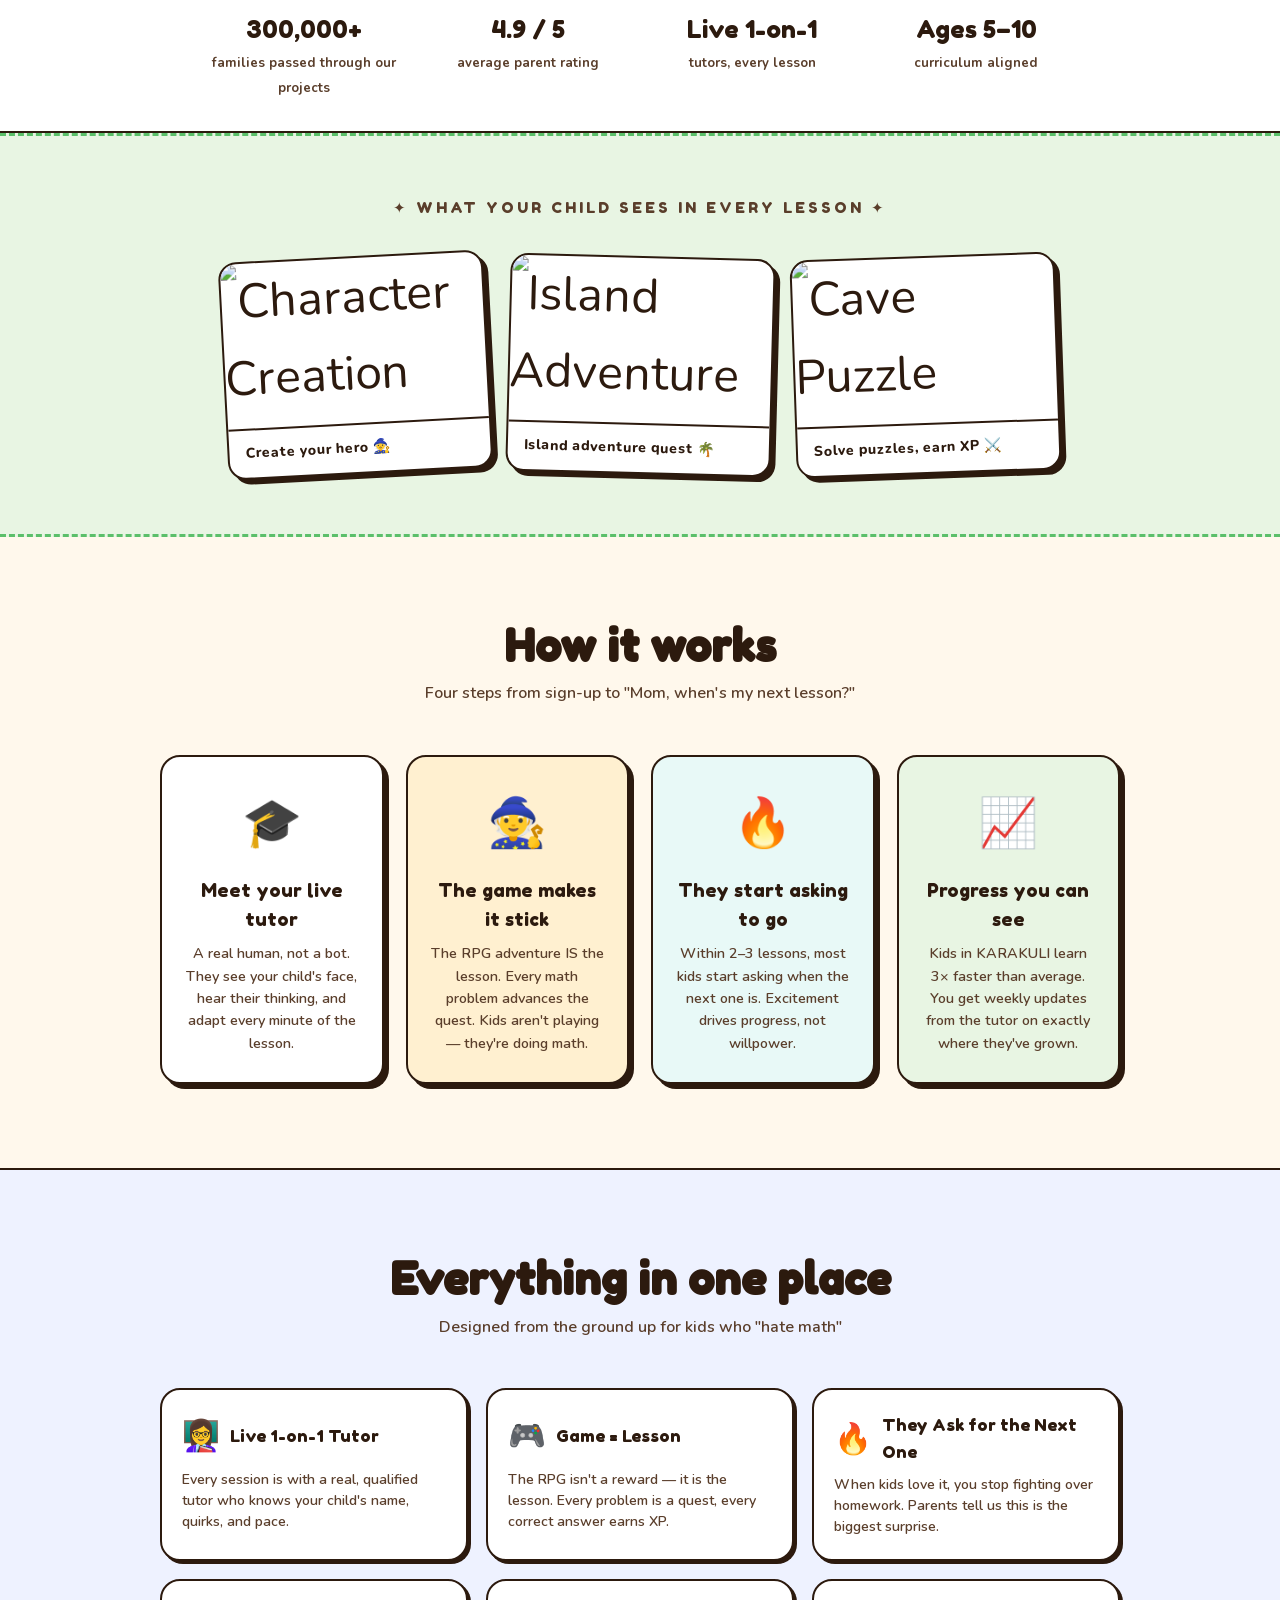
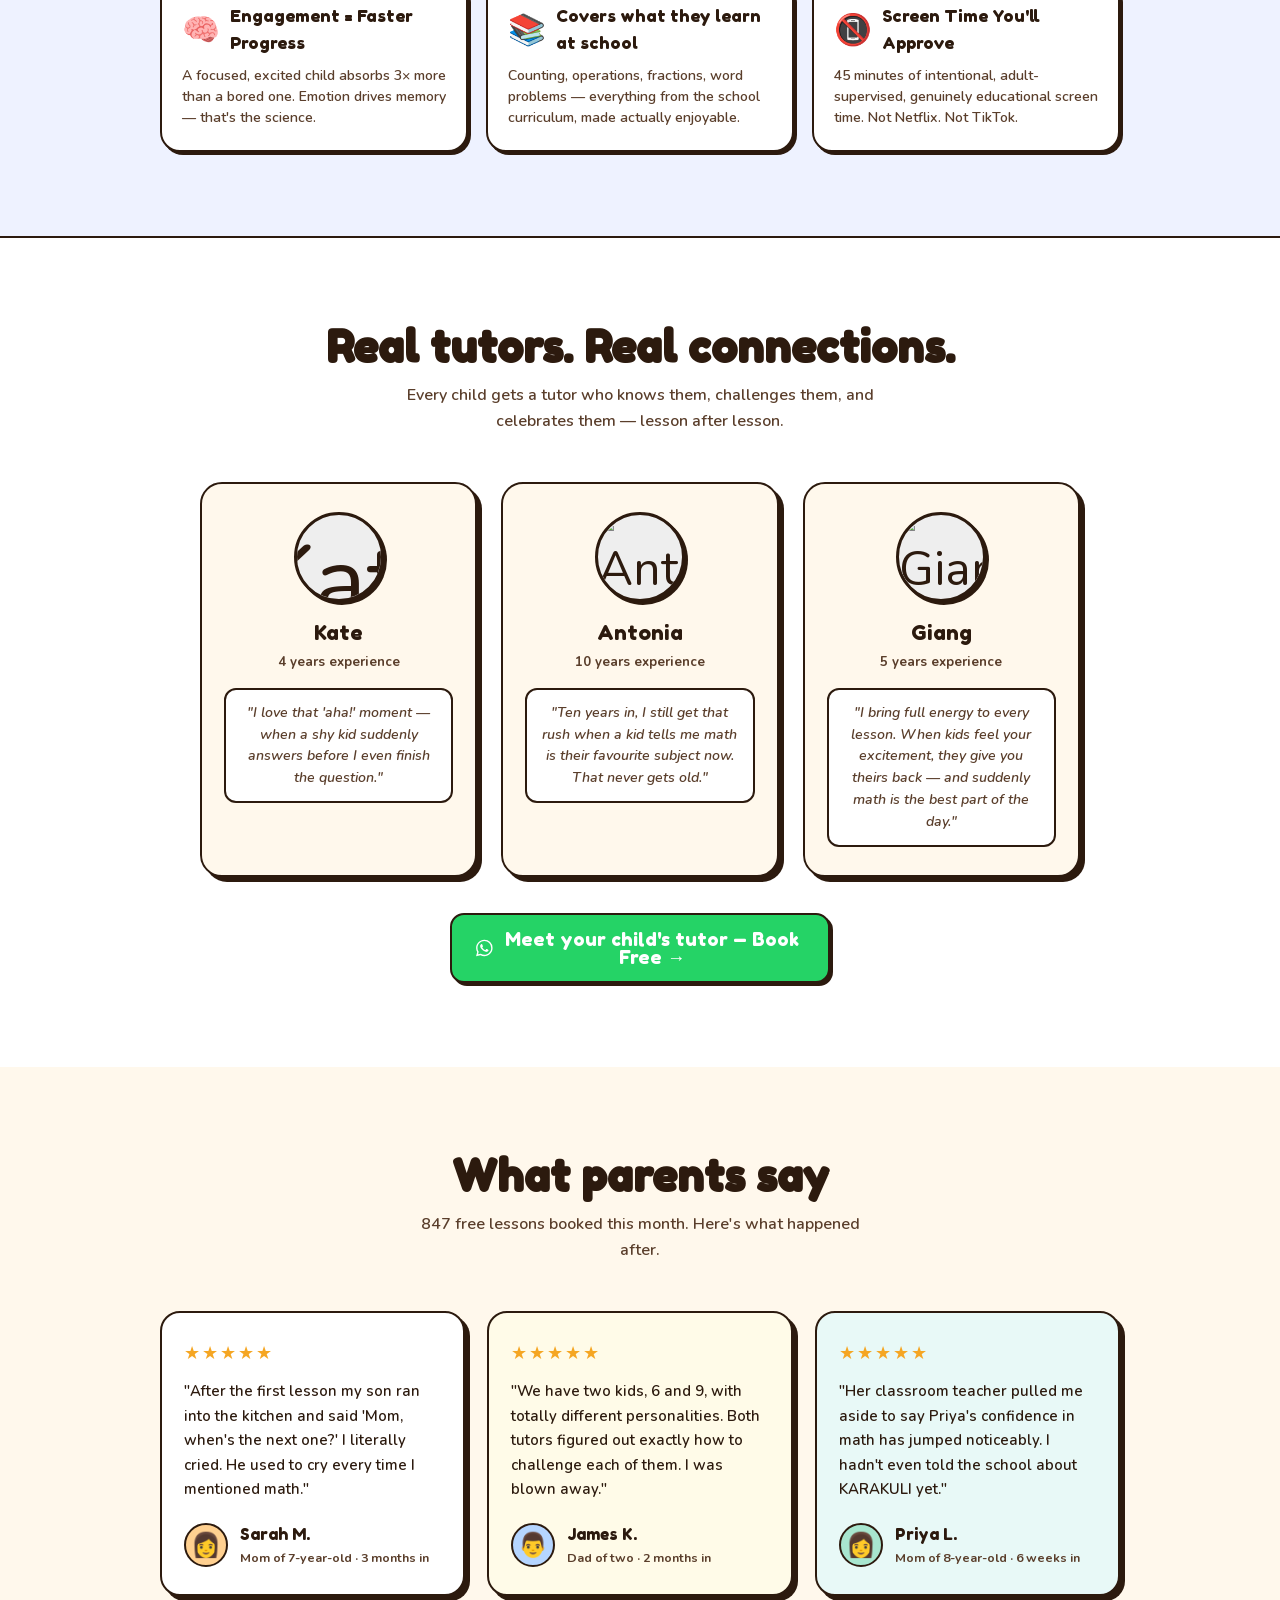
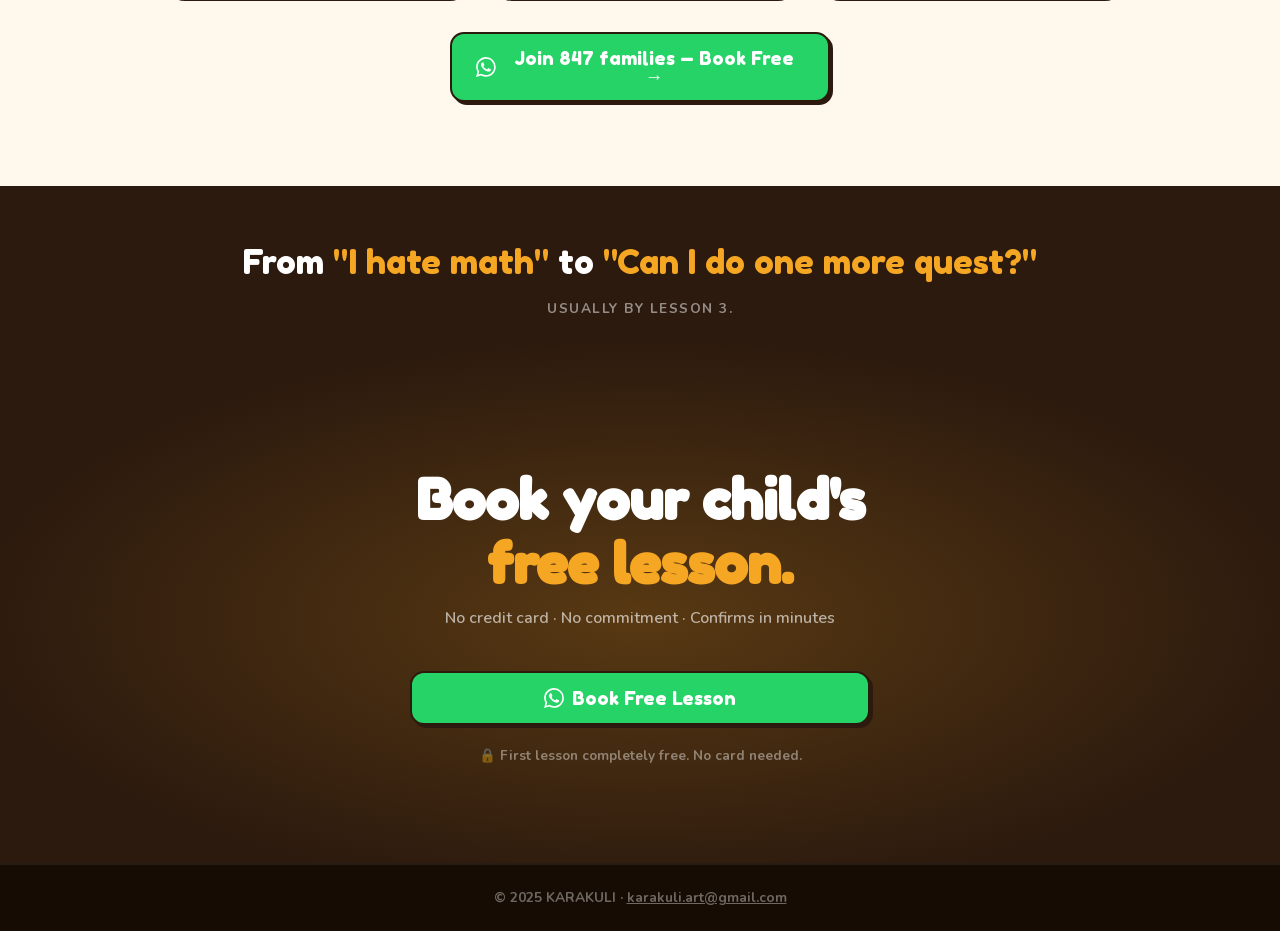
==== commit 691de59e: "Auto-deploy: 2026-07-10 12:02:51" ====
--- a/math/index.html
+++ b/math/index.html
@@ -1035,11 +1035,6 @@
       stands in <span class="teal">math</span> — <span class="gold">free</span>
     </h1>
 
-    <p class="hero-sub">
-      Book a free 1-on-1 lesson: a real tutor assesses your child's level while they play through an RPG math adventure.<br>
-      You walk away with a clear picture and a learning plan — no cost, no commitment.
-    </p>
-
     <div class="hero-bullets">
       <div class="hb-item">✅ Free 45-min live lesson with a real tutor</div>
       <div class="hb-item">✅ Personalised math level assessment</div>
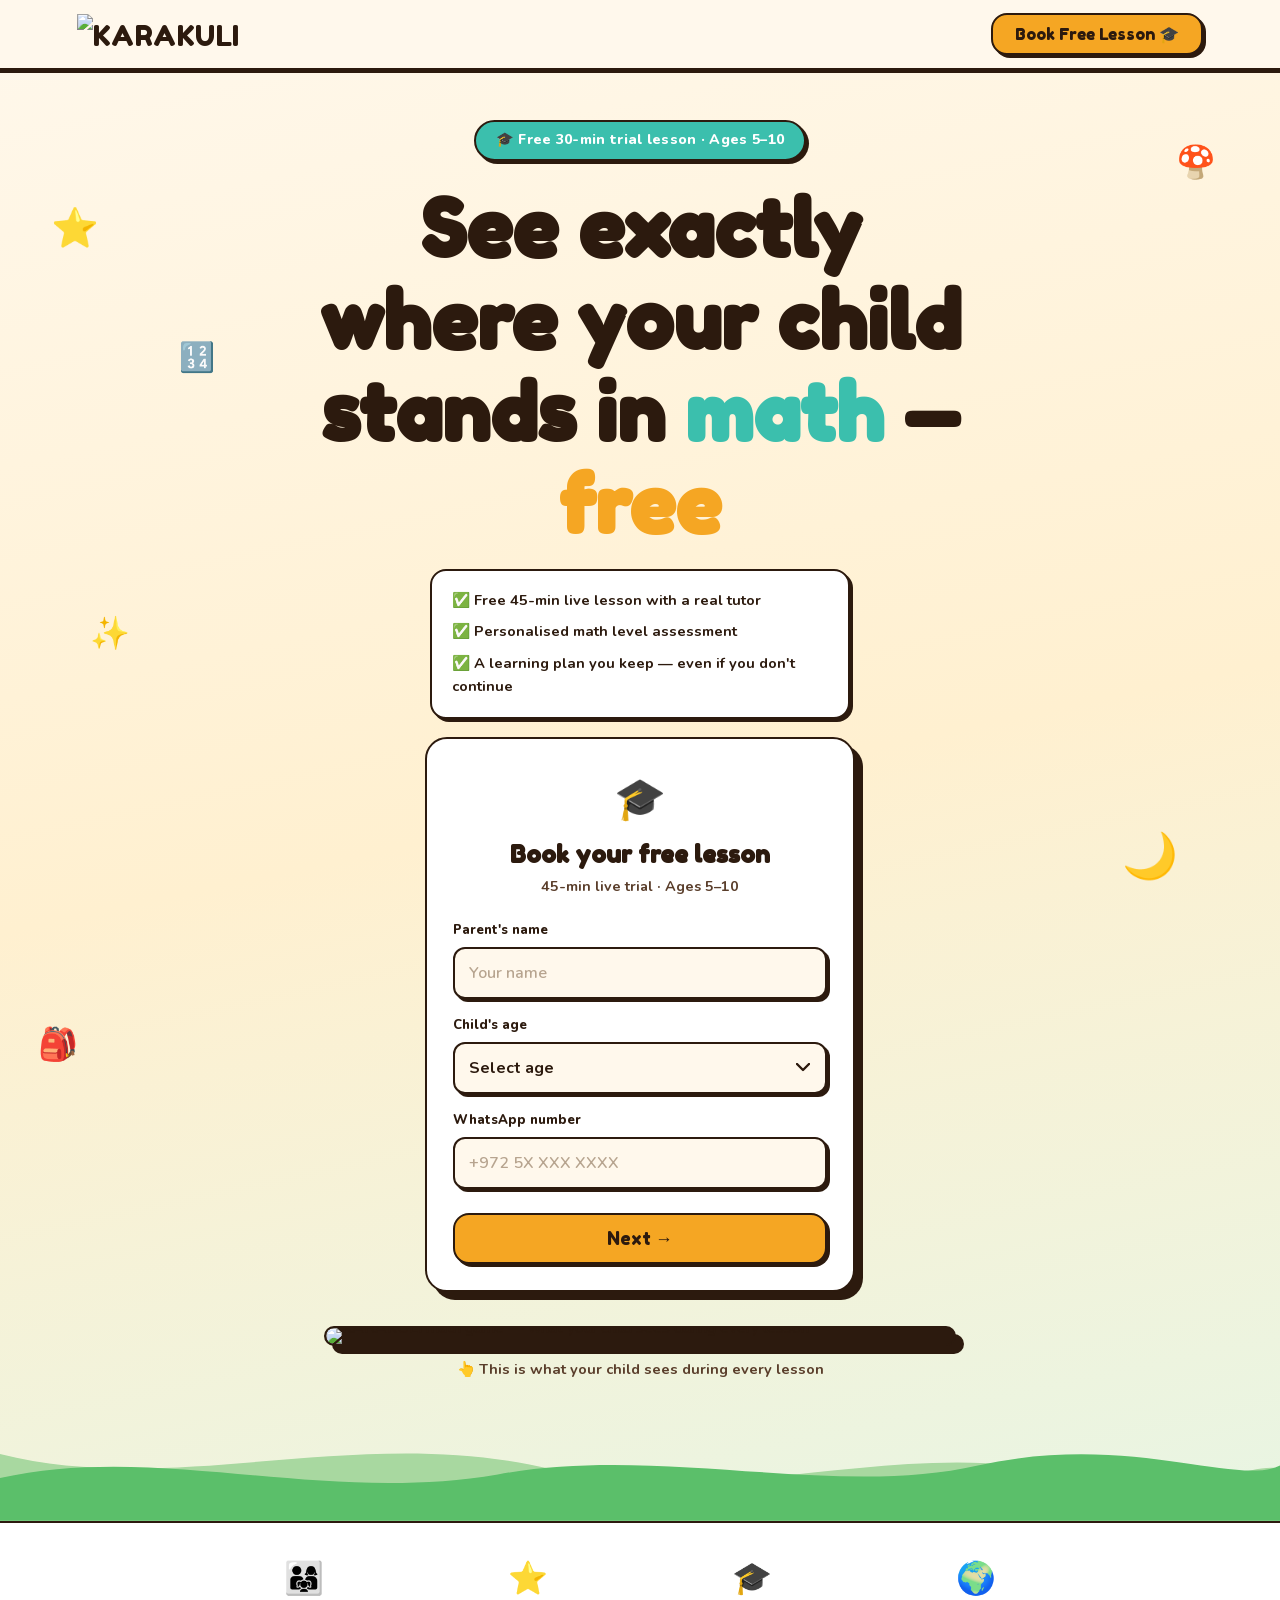
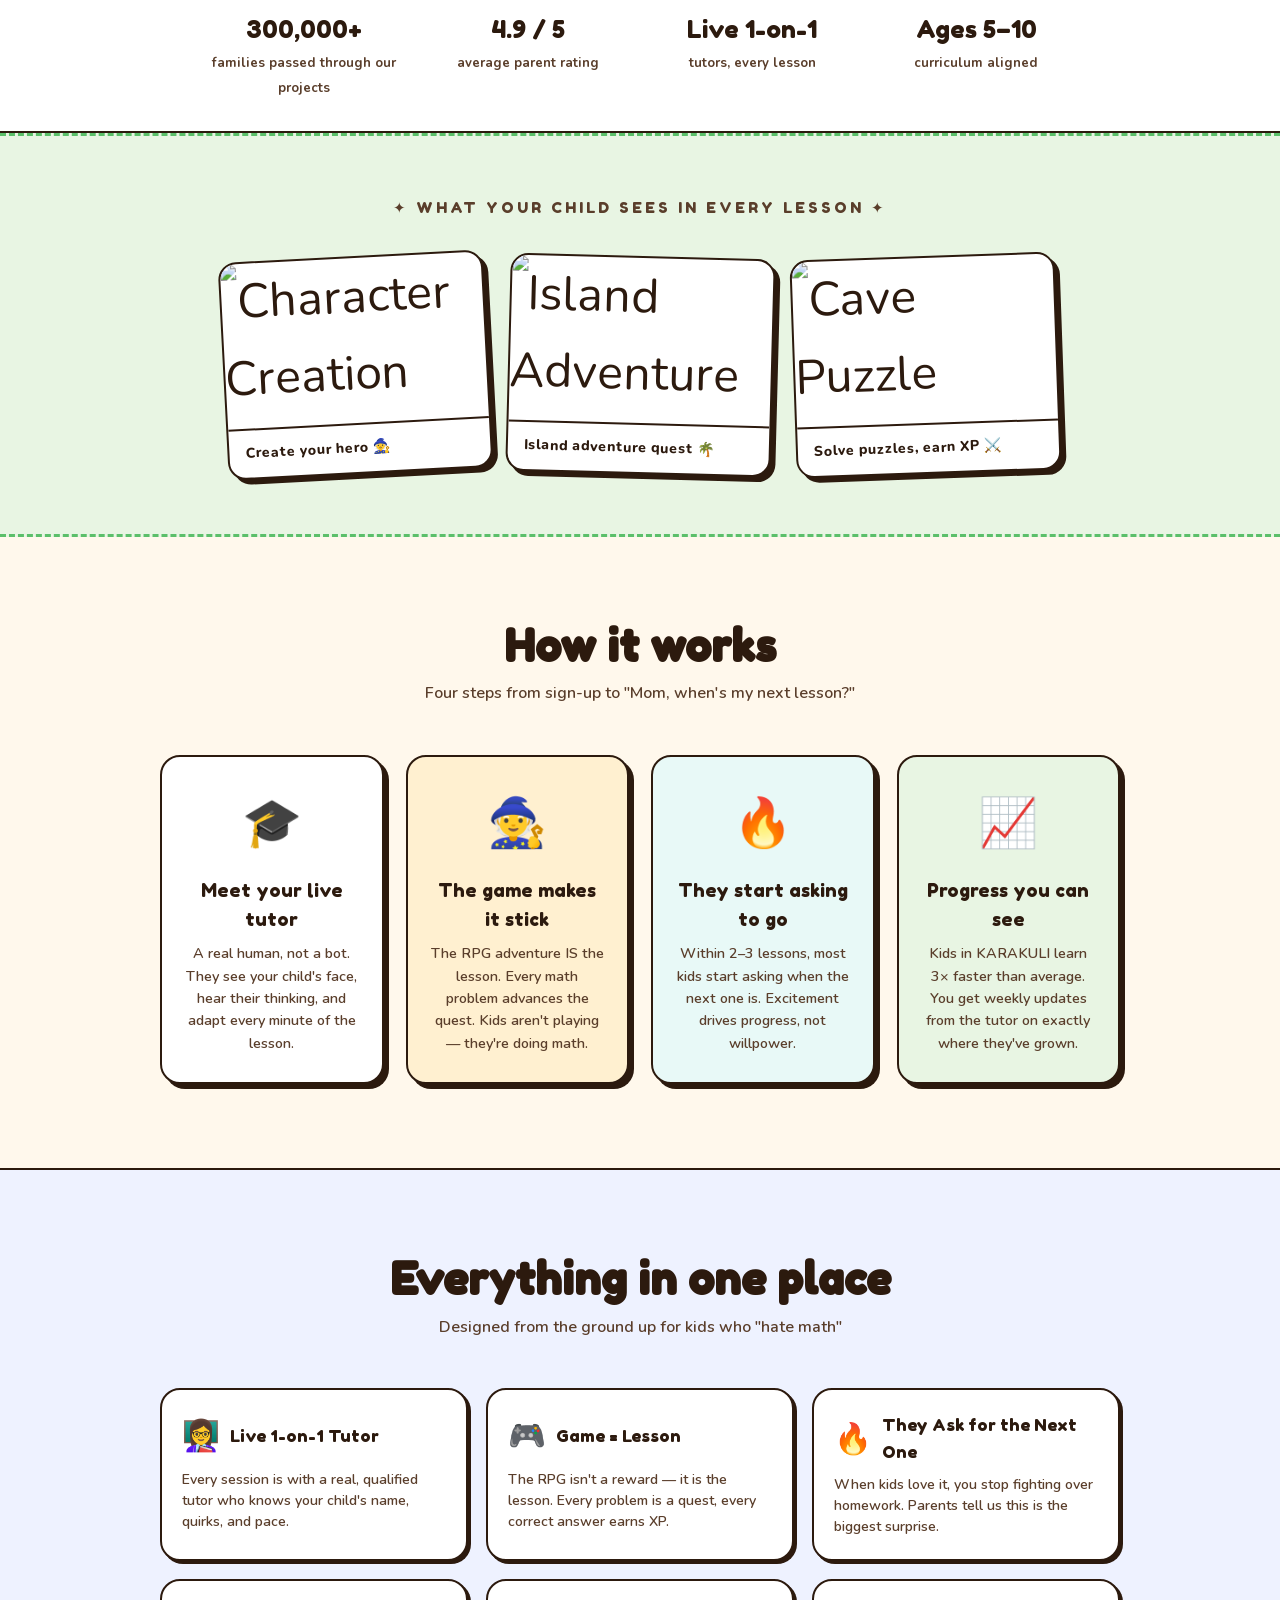
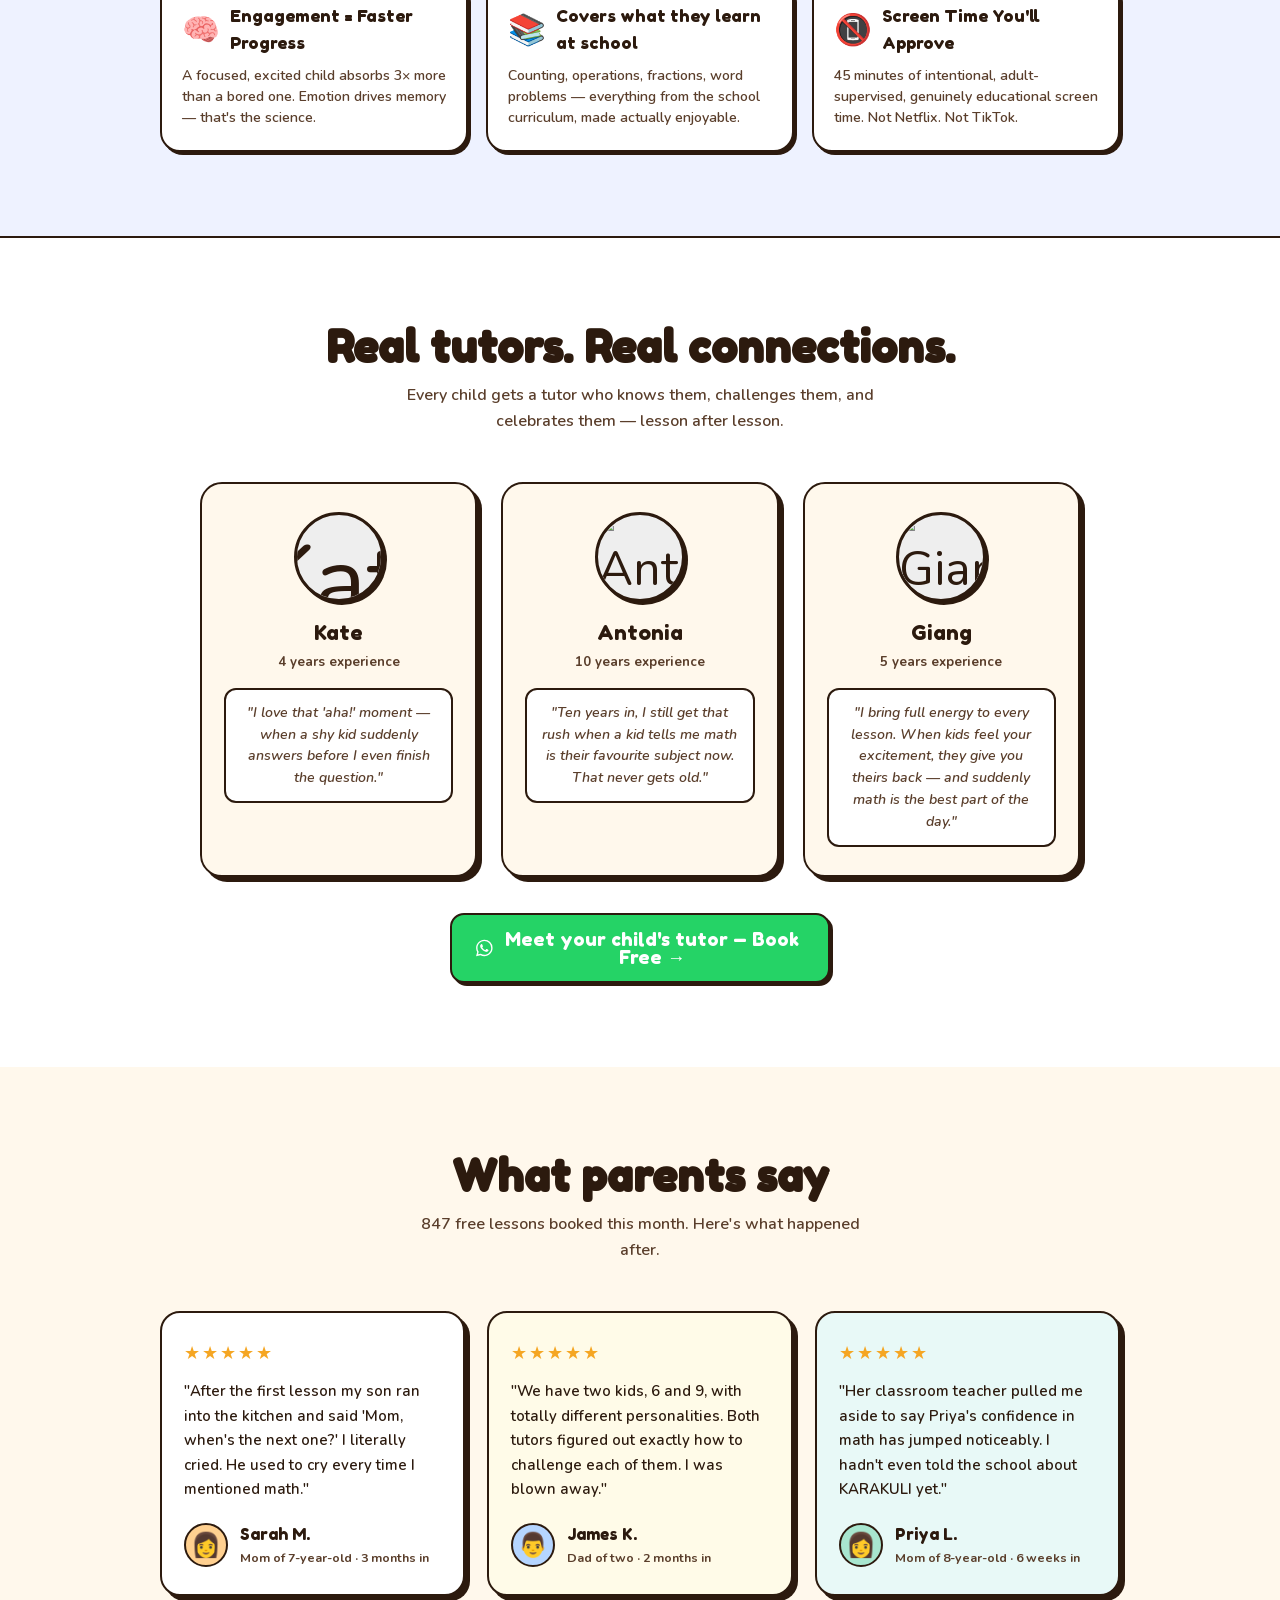
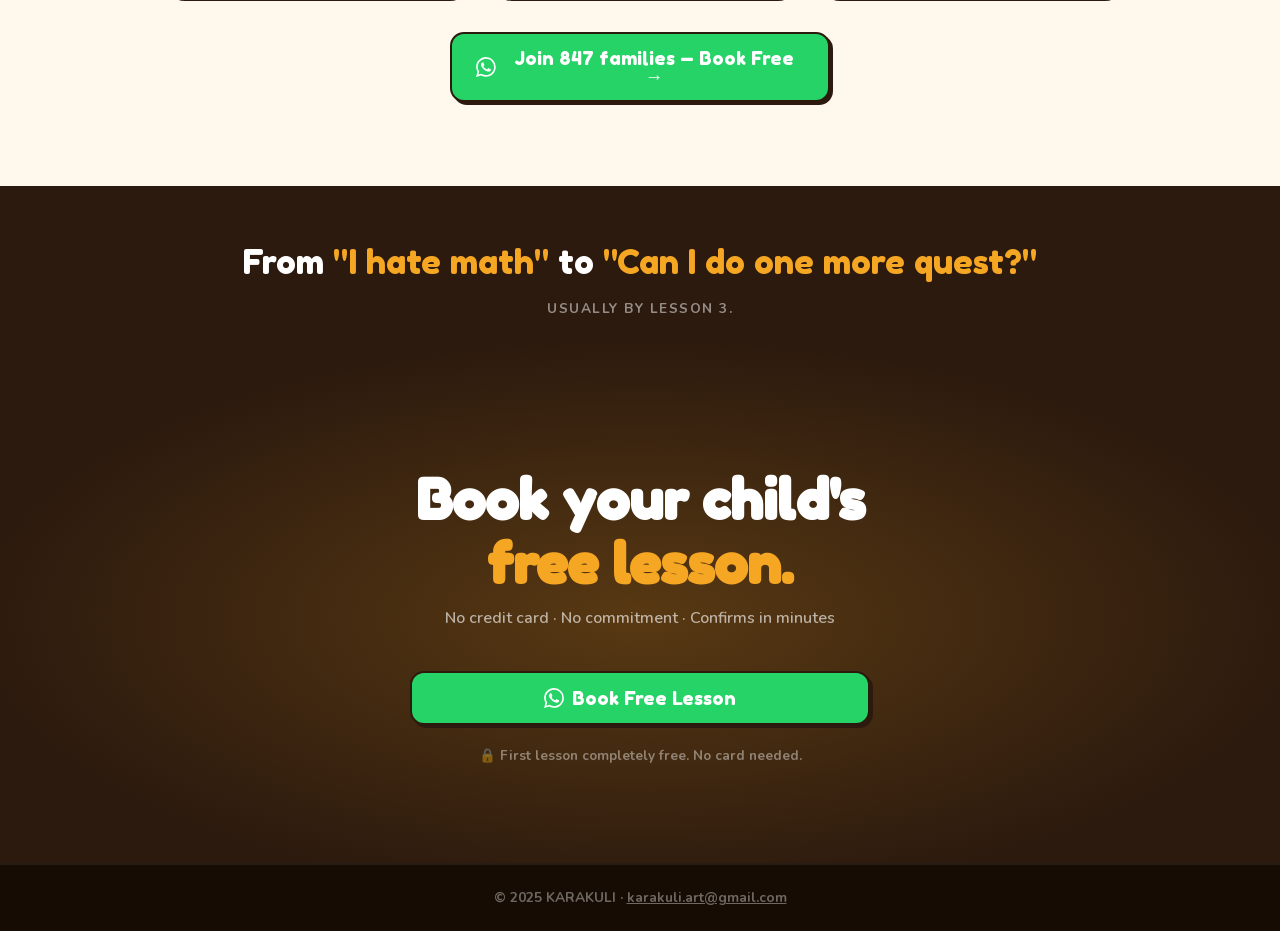
==== commit f4d49249: "Auto-deploy: 2026-07-10 12:02:57" ====
--- a/math/index.html
+++ b/math/index.html
@@ -1028,7 +1028,7 @@
   <div class="floater f6">🎒</div>
 
   <div class="hero-inner">
-    <div class="badge">🎓 Free 45-min trial lesson · Ages 5–10</div>
+    <div class="badge">🎓 Free 30-min trial lesson · Ages 5–10</div>
 
     <h1 class="hero-h1">
       See exactly where your child<br>
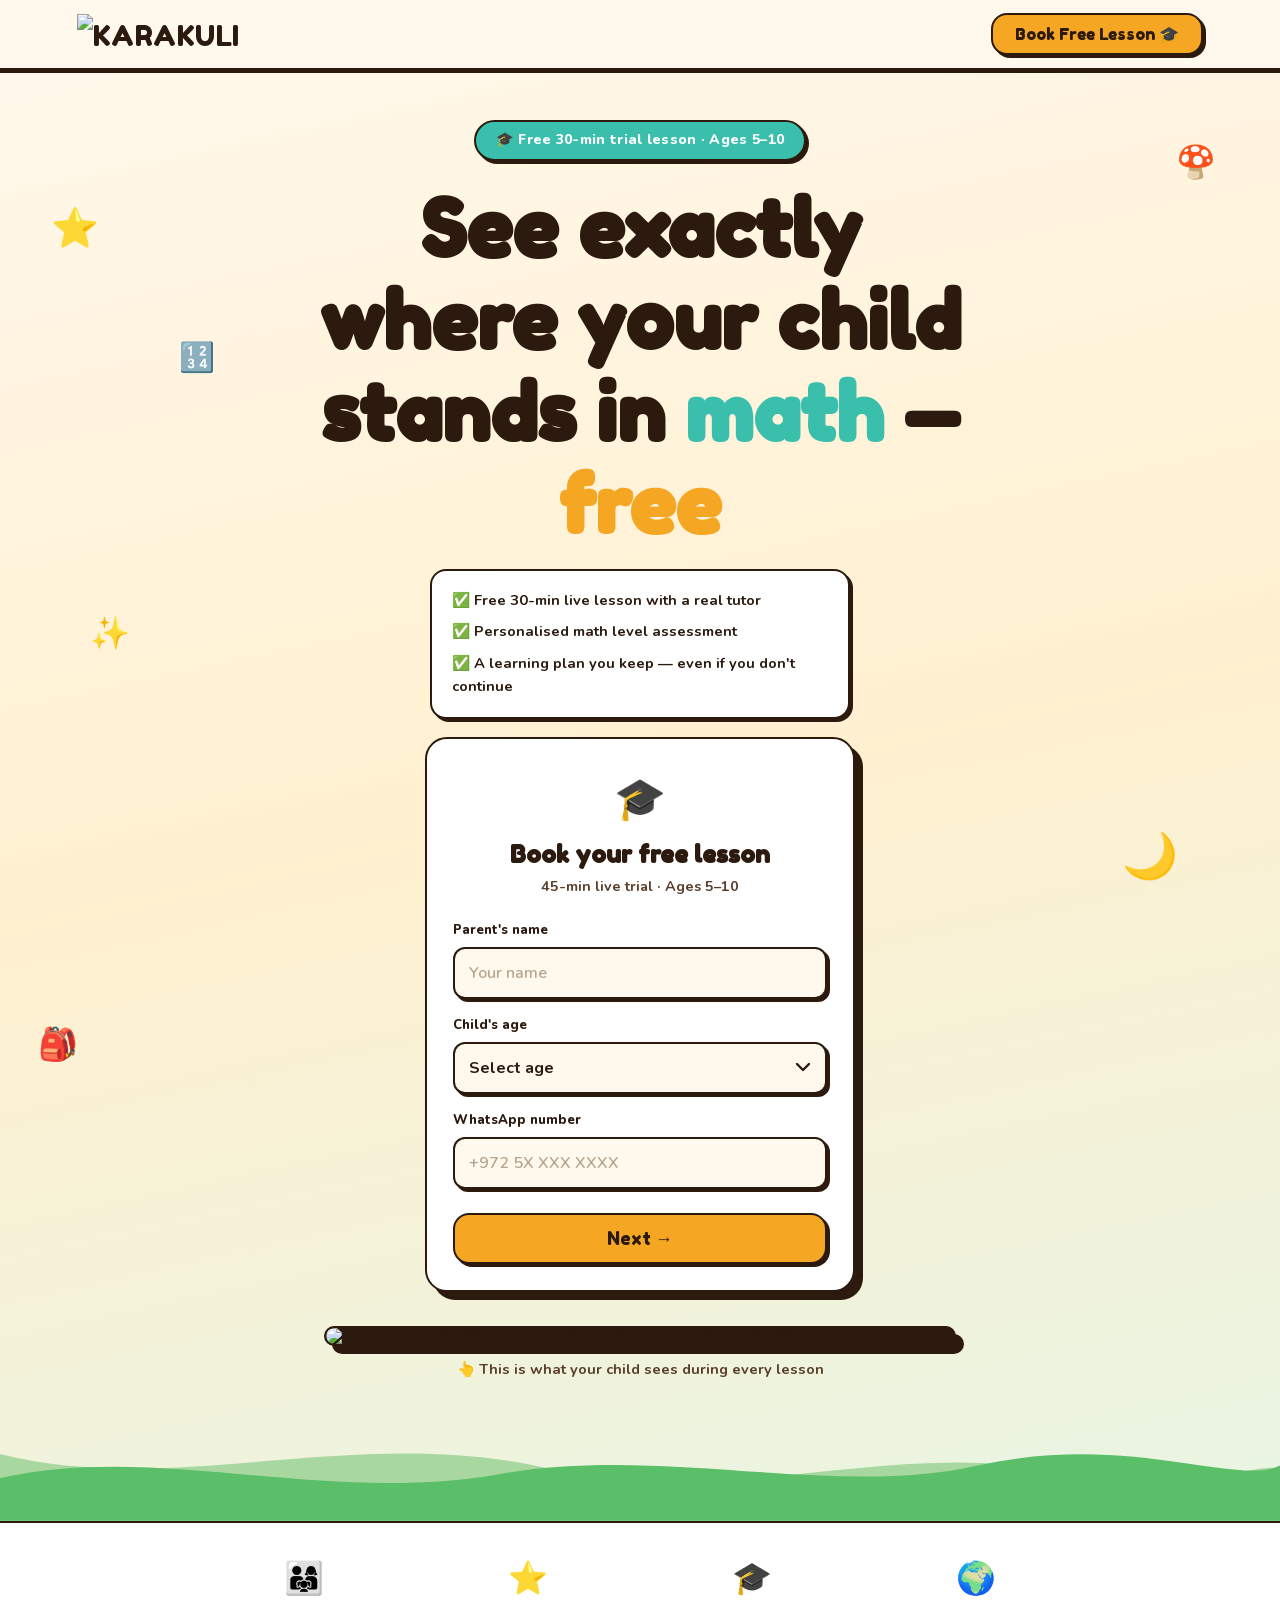
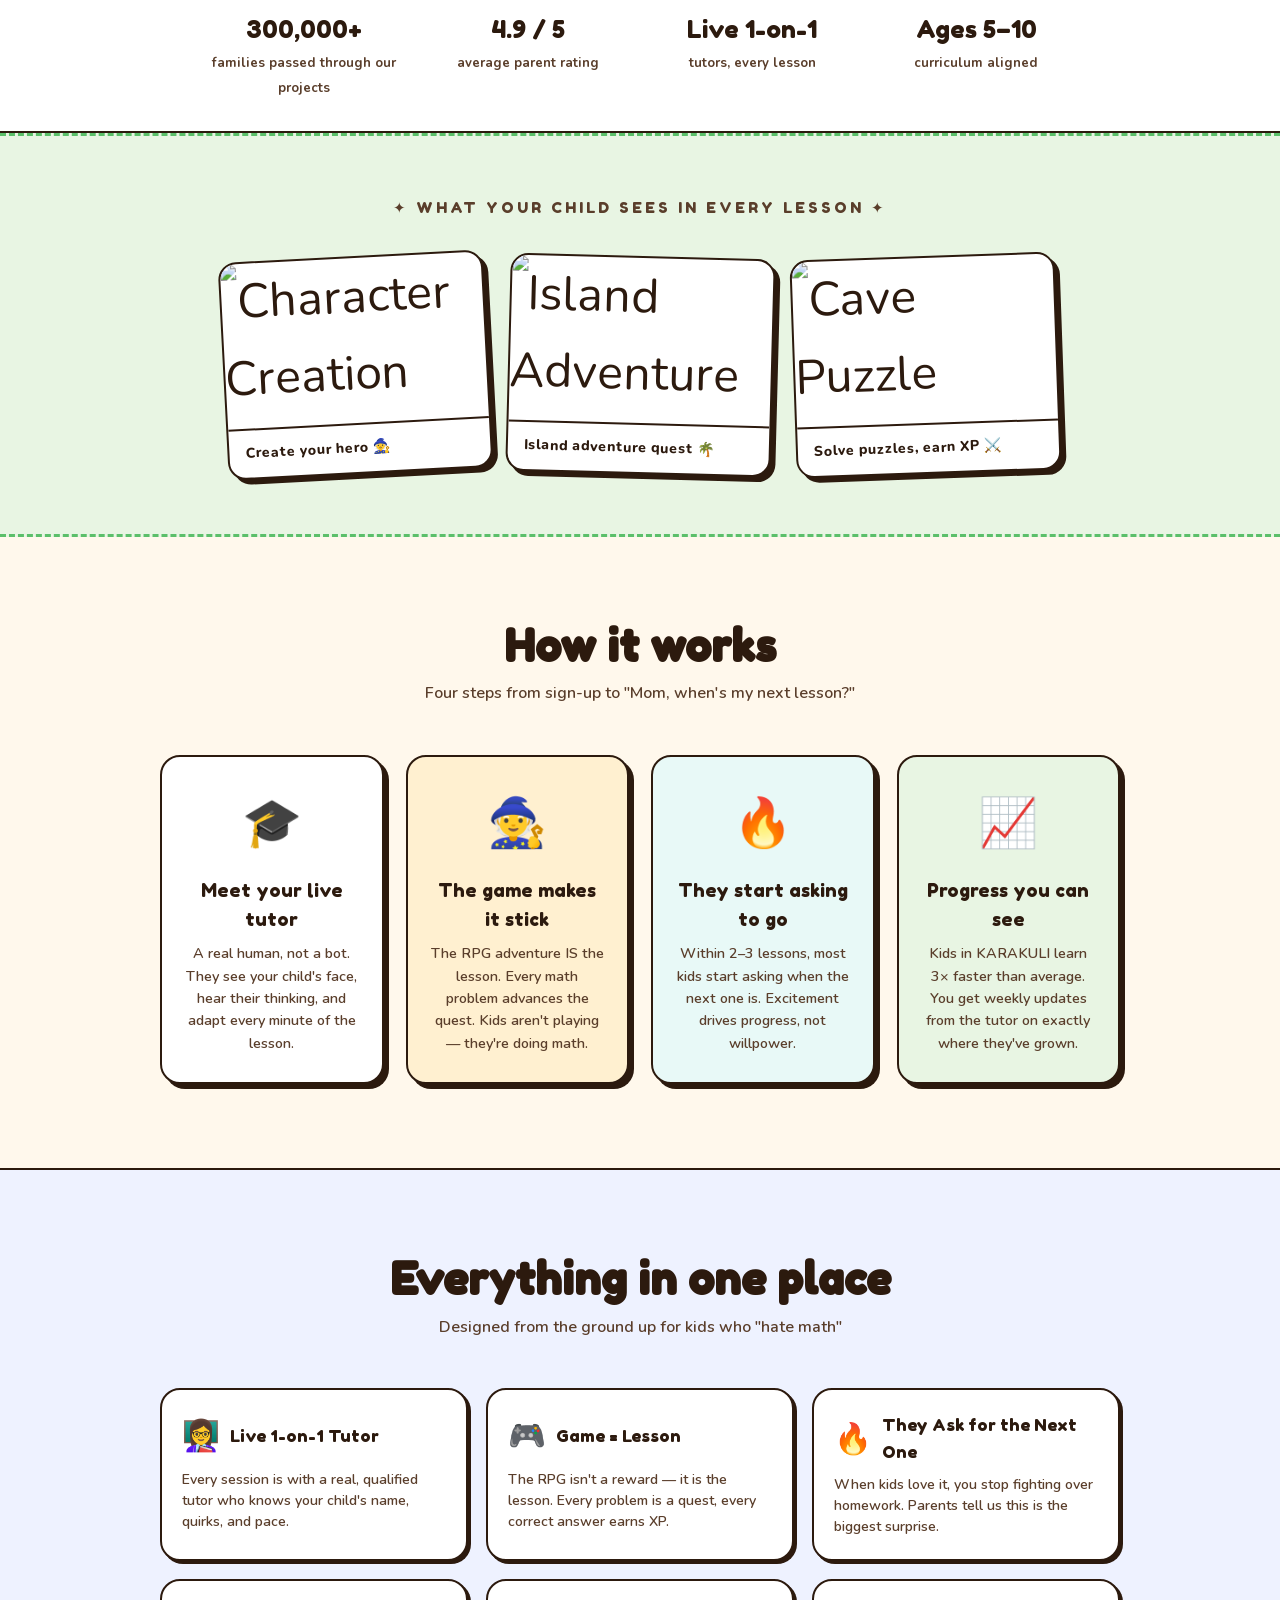
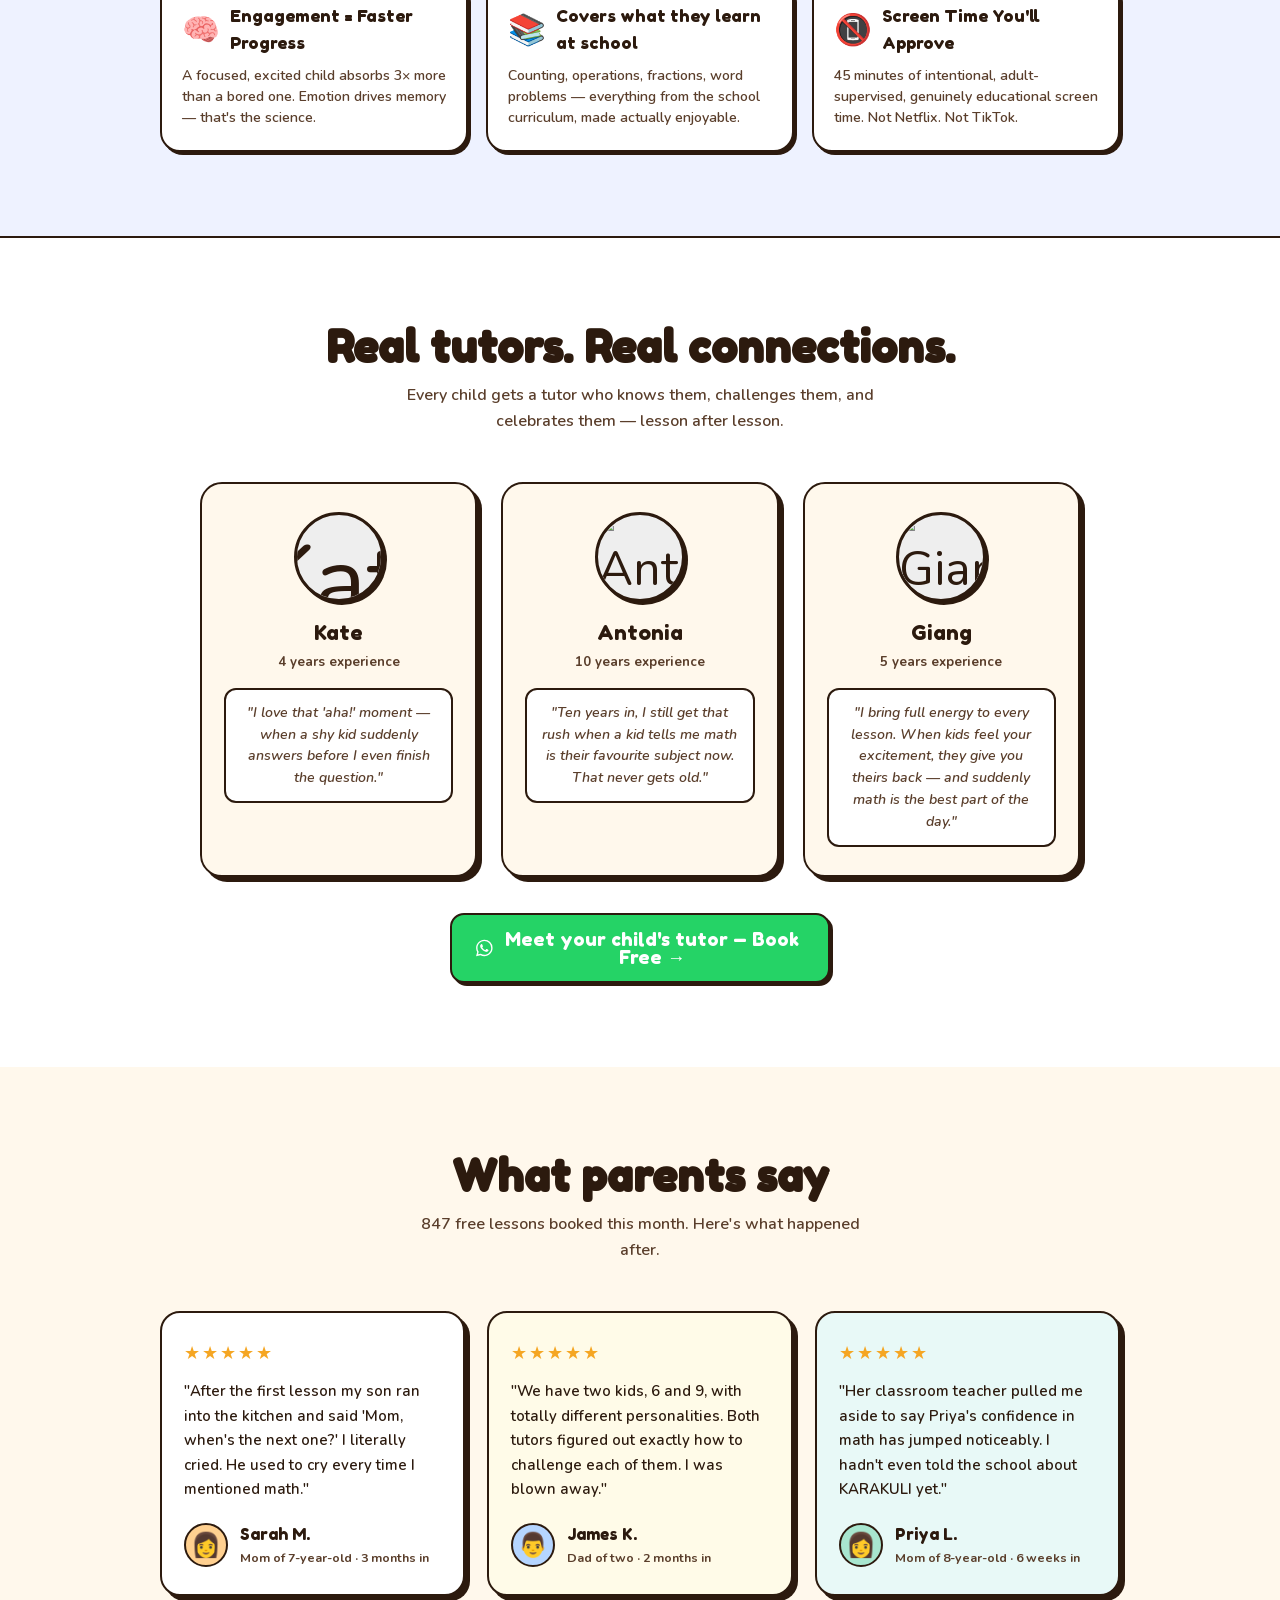
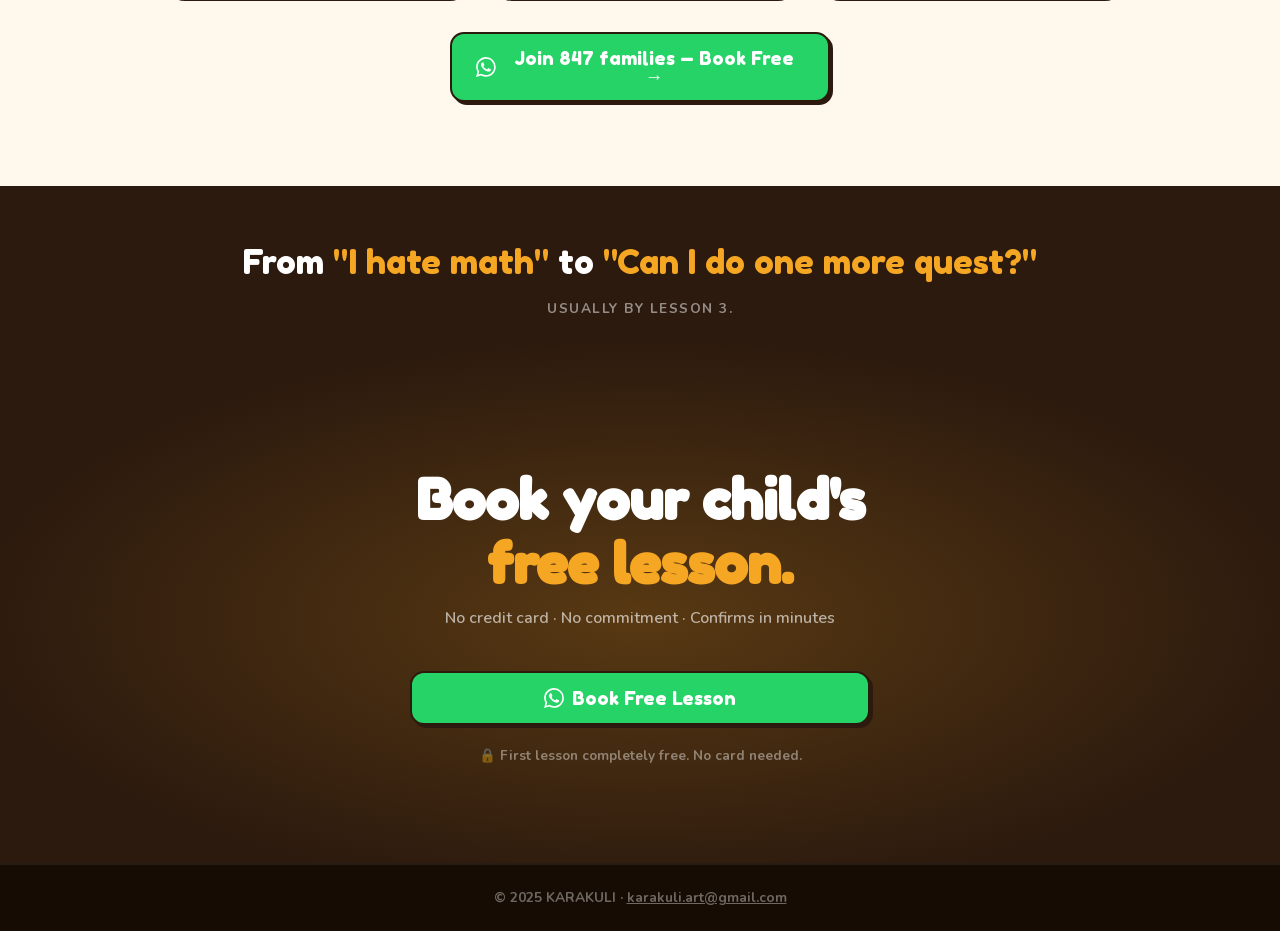
==== commit 7de8279b: "Auto-deploy: 2026-07-10 12:03:02" ====
--- a/math/index.html
+++ b/math/index.html
@@ -1036,7 +1036,7 @@
     </h1>
 
     <div class="hero-bullets">
-      <div class="hb-item">✅ Free 45-min live lesson with a real tutor</div>
+      <div class="hb-item">✅ Free 30-min live lesson with a real tutor</div>
       <div class="hb-item">✅ Personalised math level assessment</div>
       <div class="hb-item">✅ A learning plan you keep — even if you don't continue</div>
     </div>
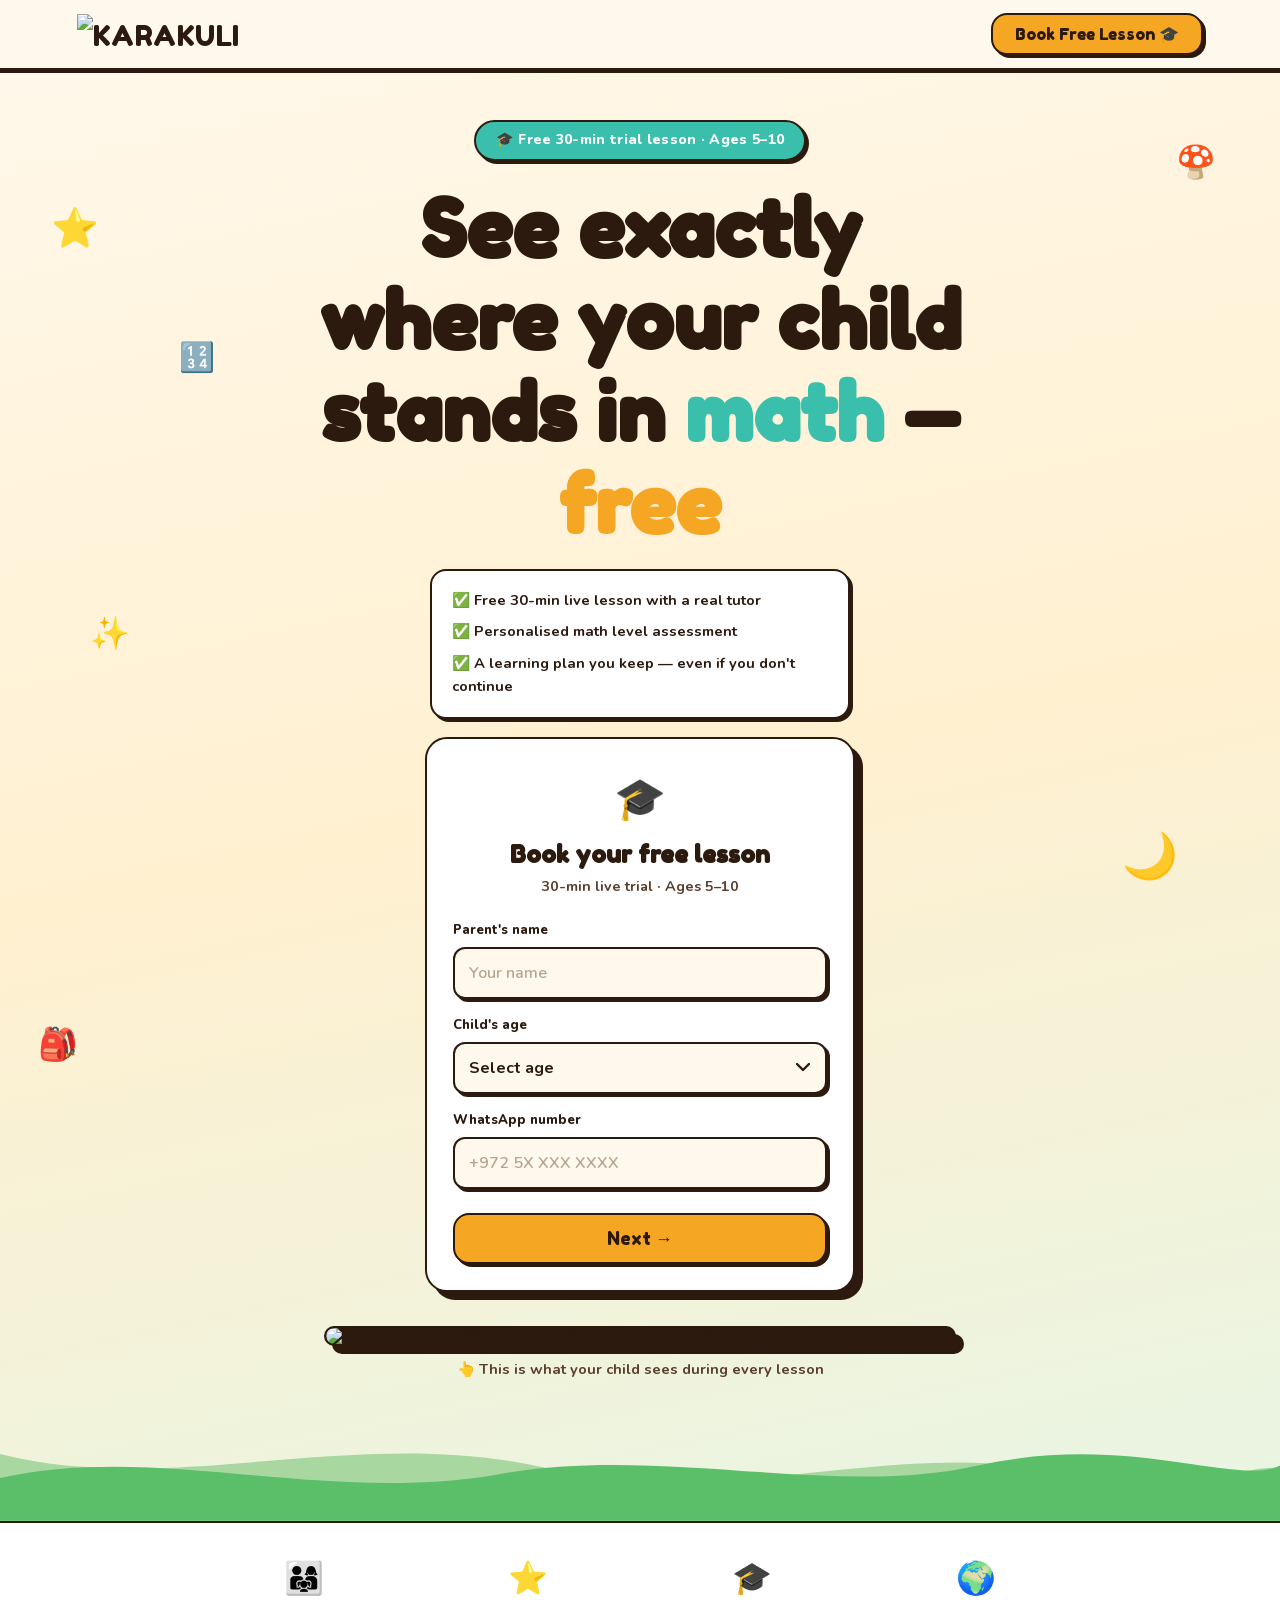
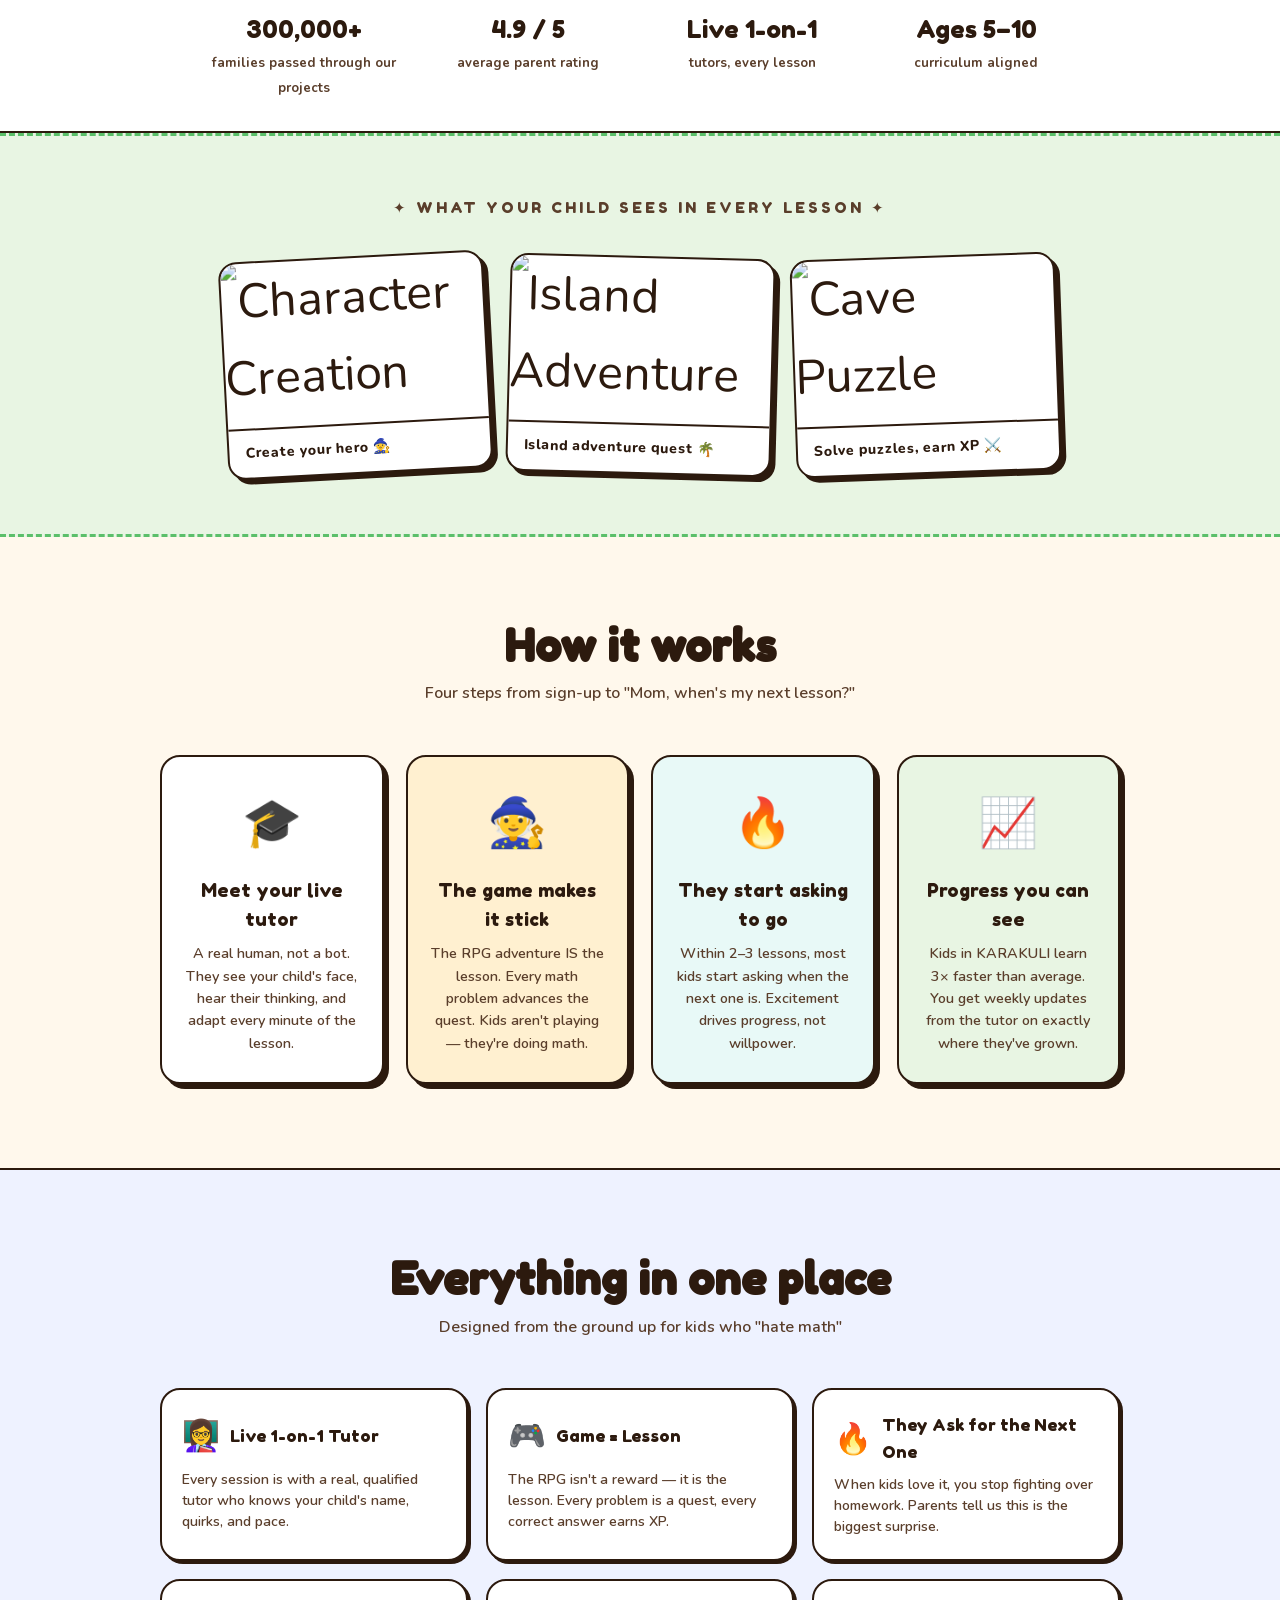
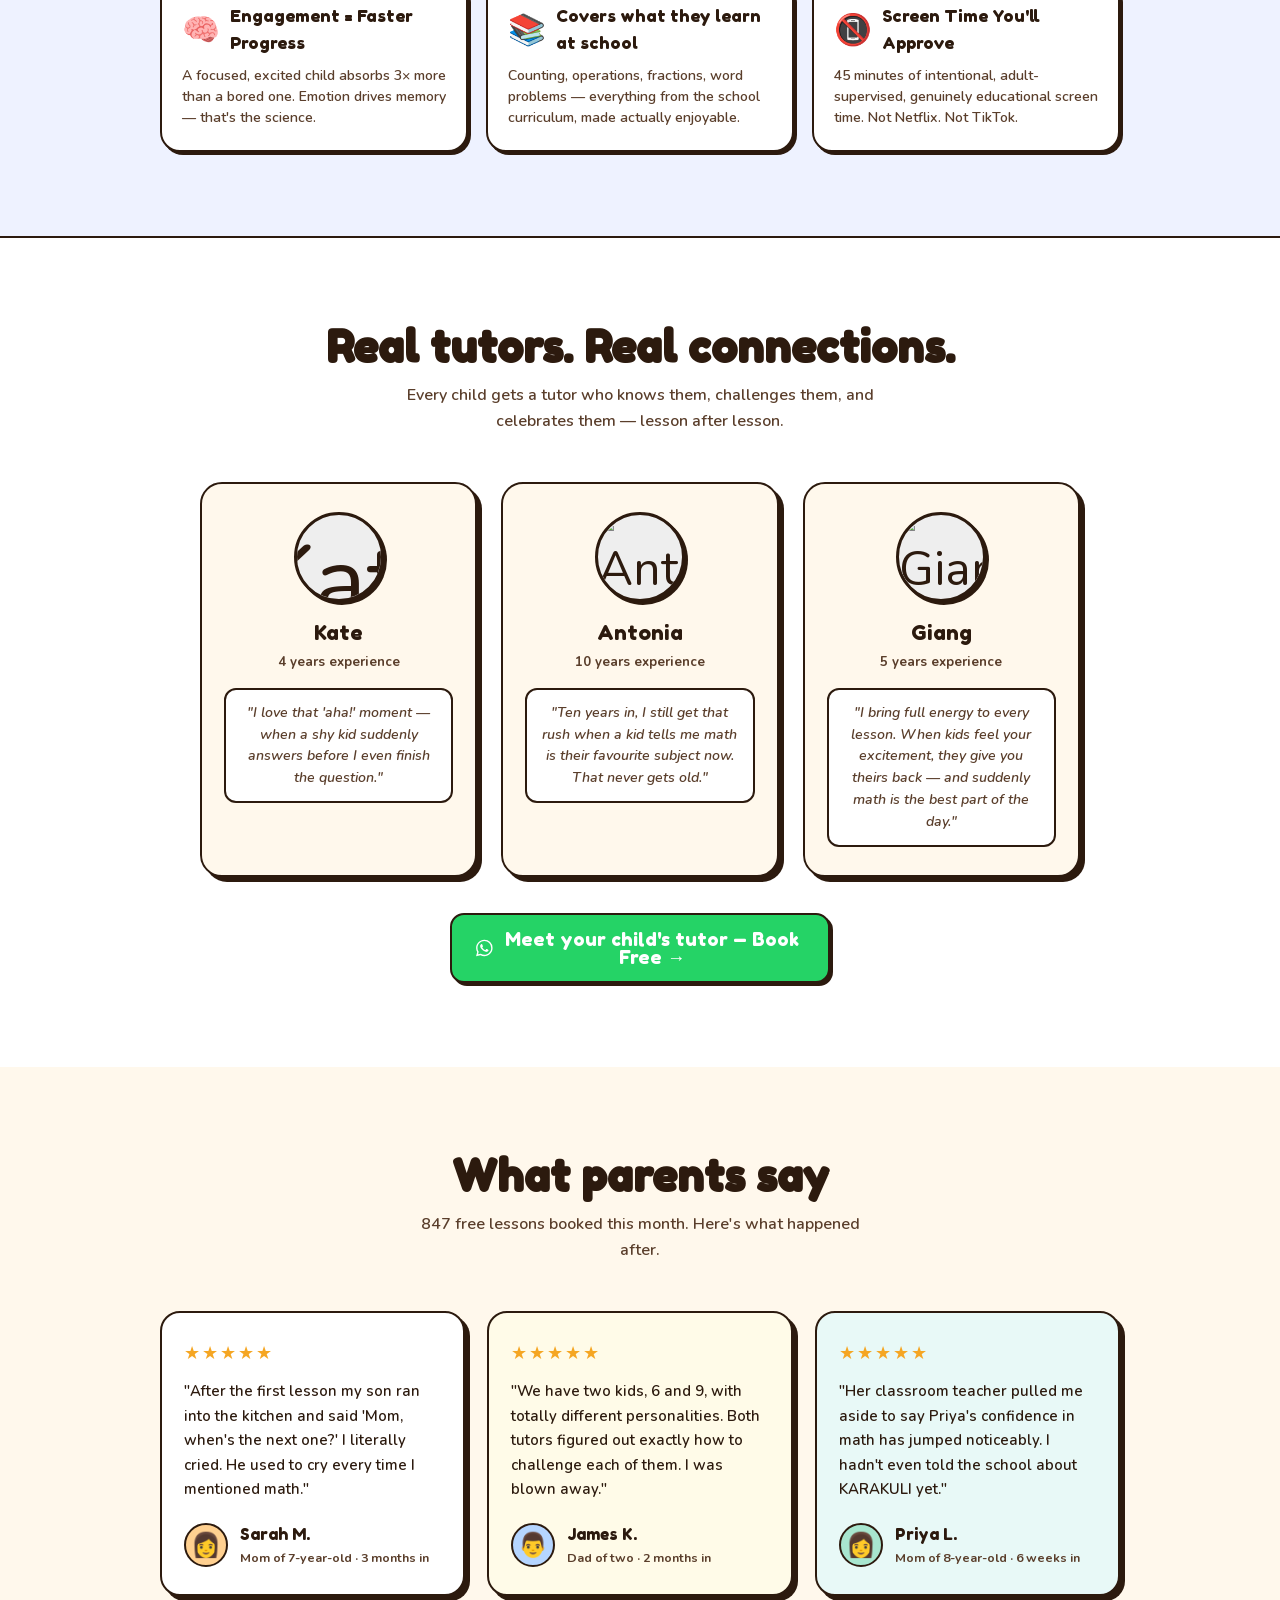
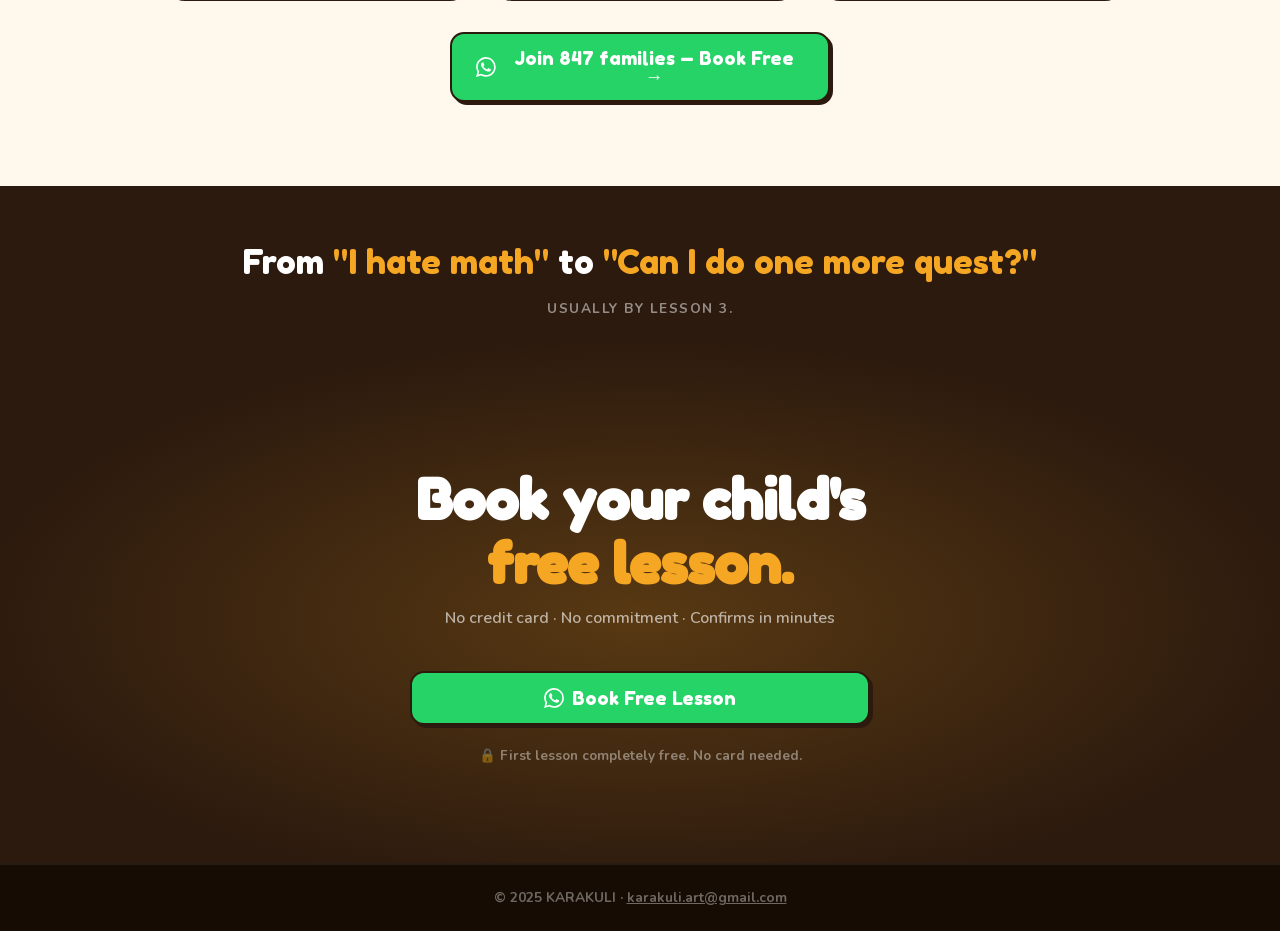
==== commit 364f8b16: "Auto-deploy: 2026-07-10 12:03:07" ====
--- a/math/index.html
+++ b/math/index.html
@@ -1049,7 +1049,7 @@
         <div class="bk-head">
           <span class="bk-emoji">🎓</span>
           <h3>Book your free lesson</h3>
-          <p>45-min live trial · Ages 5–10</p>
+          <p>30-min live trial · Ages 5–10</p>
         </div>
         <div class="bk-field">
           <label>Parent's name</label>
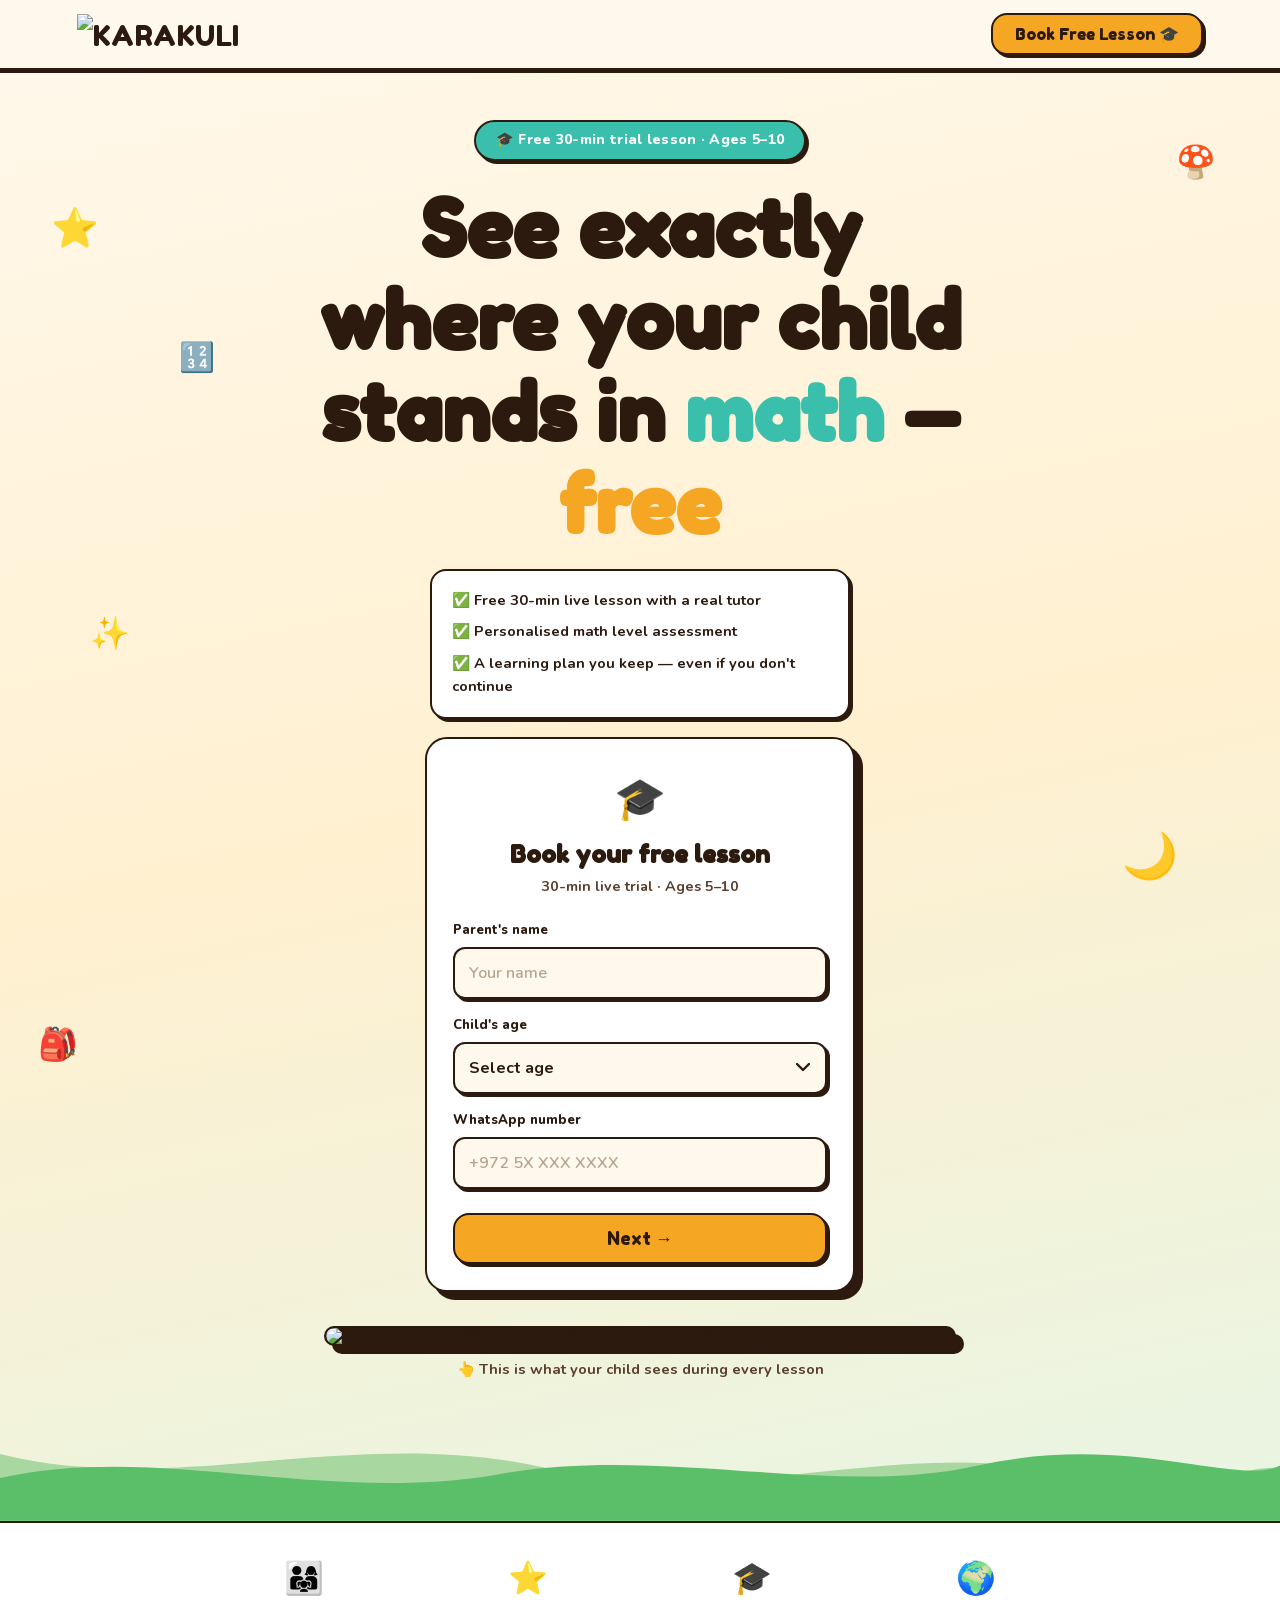
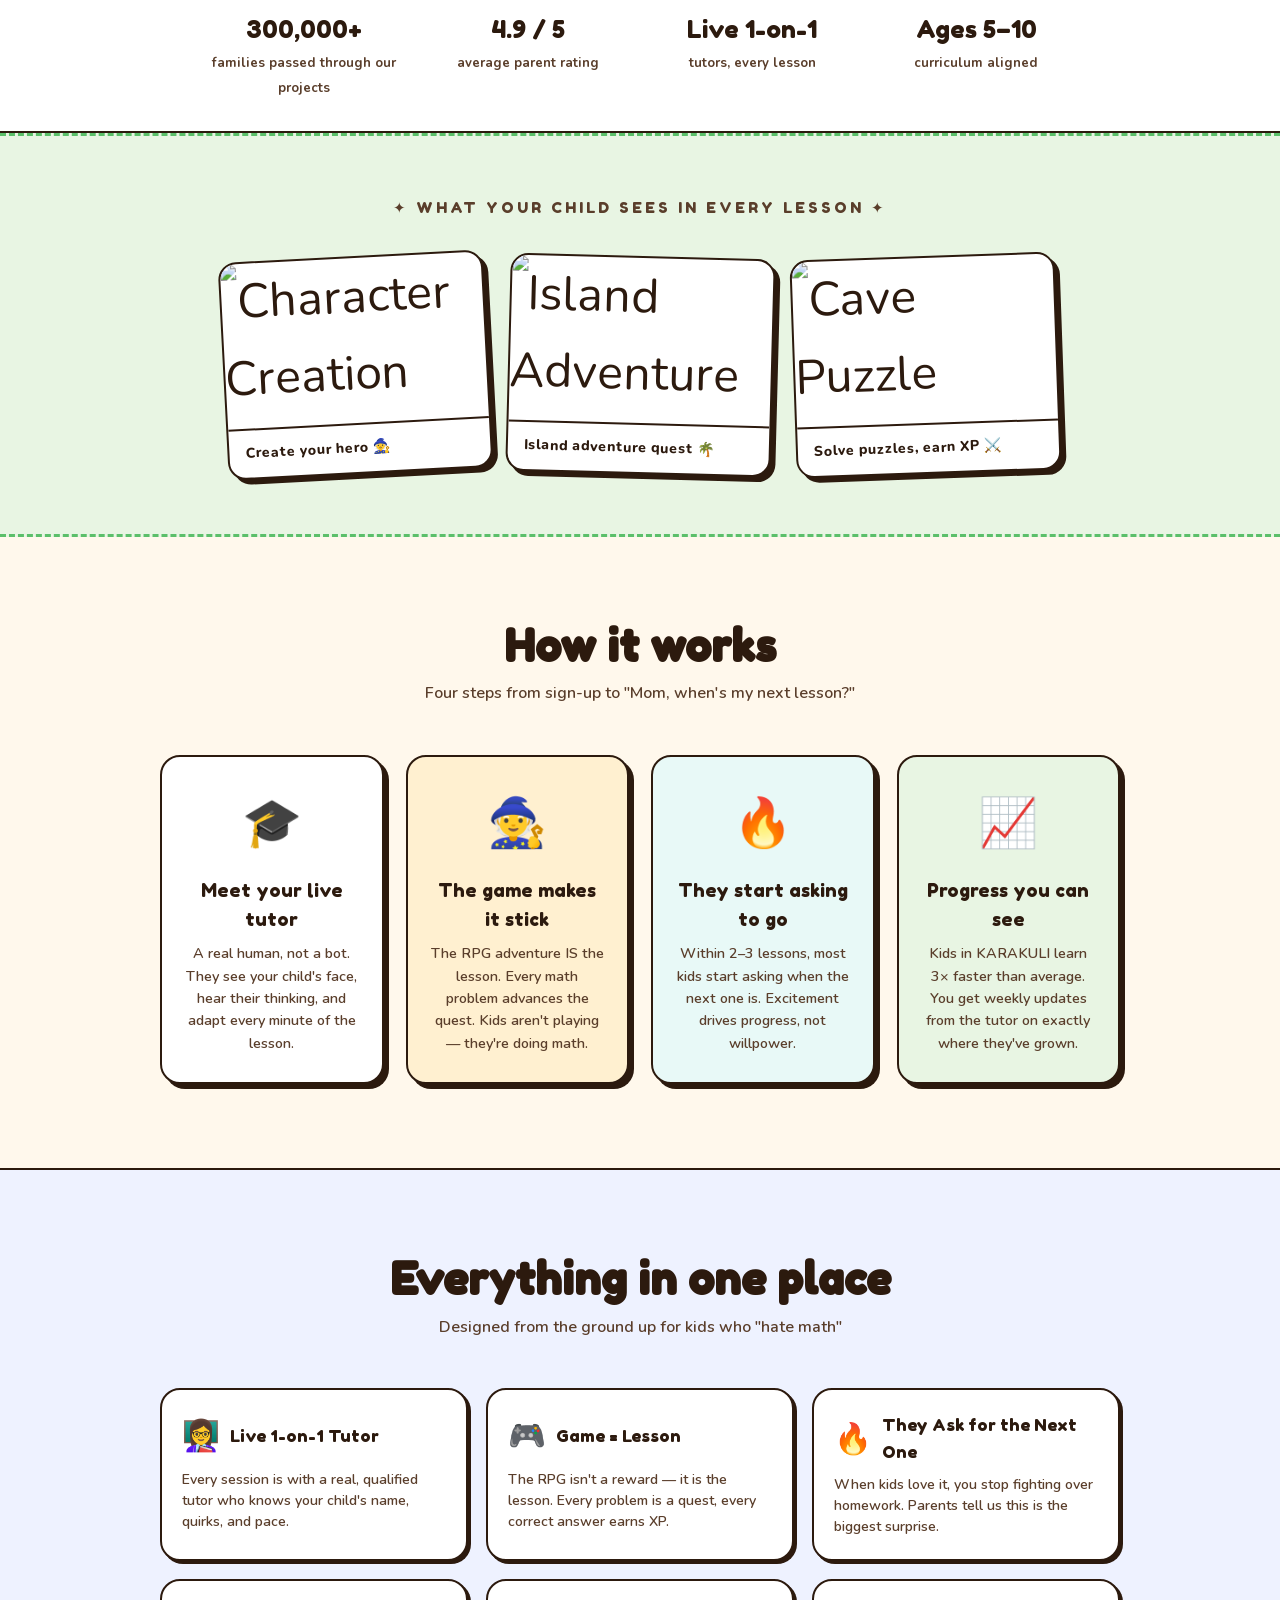
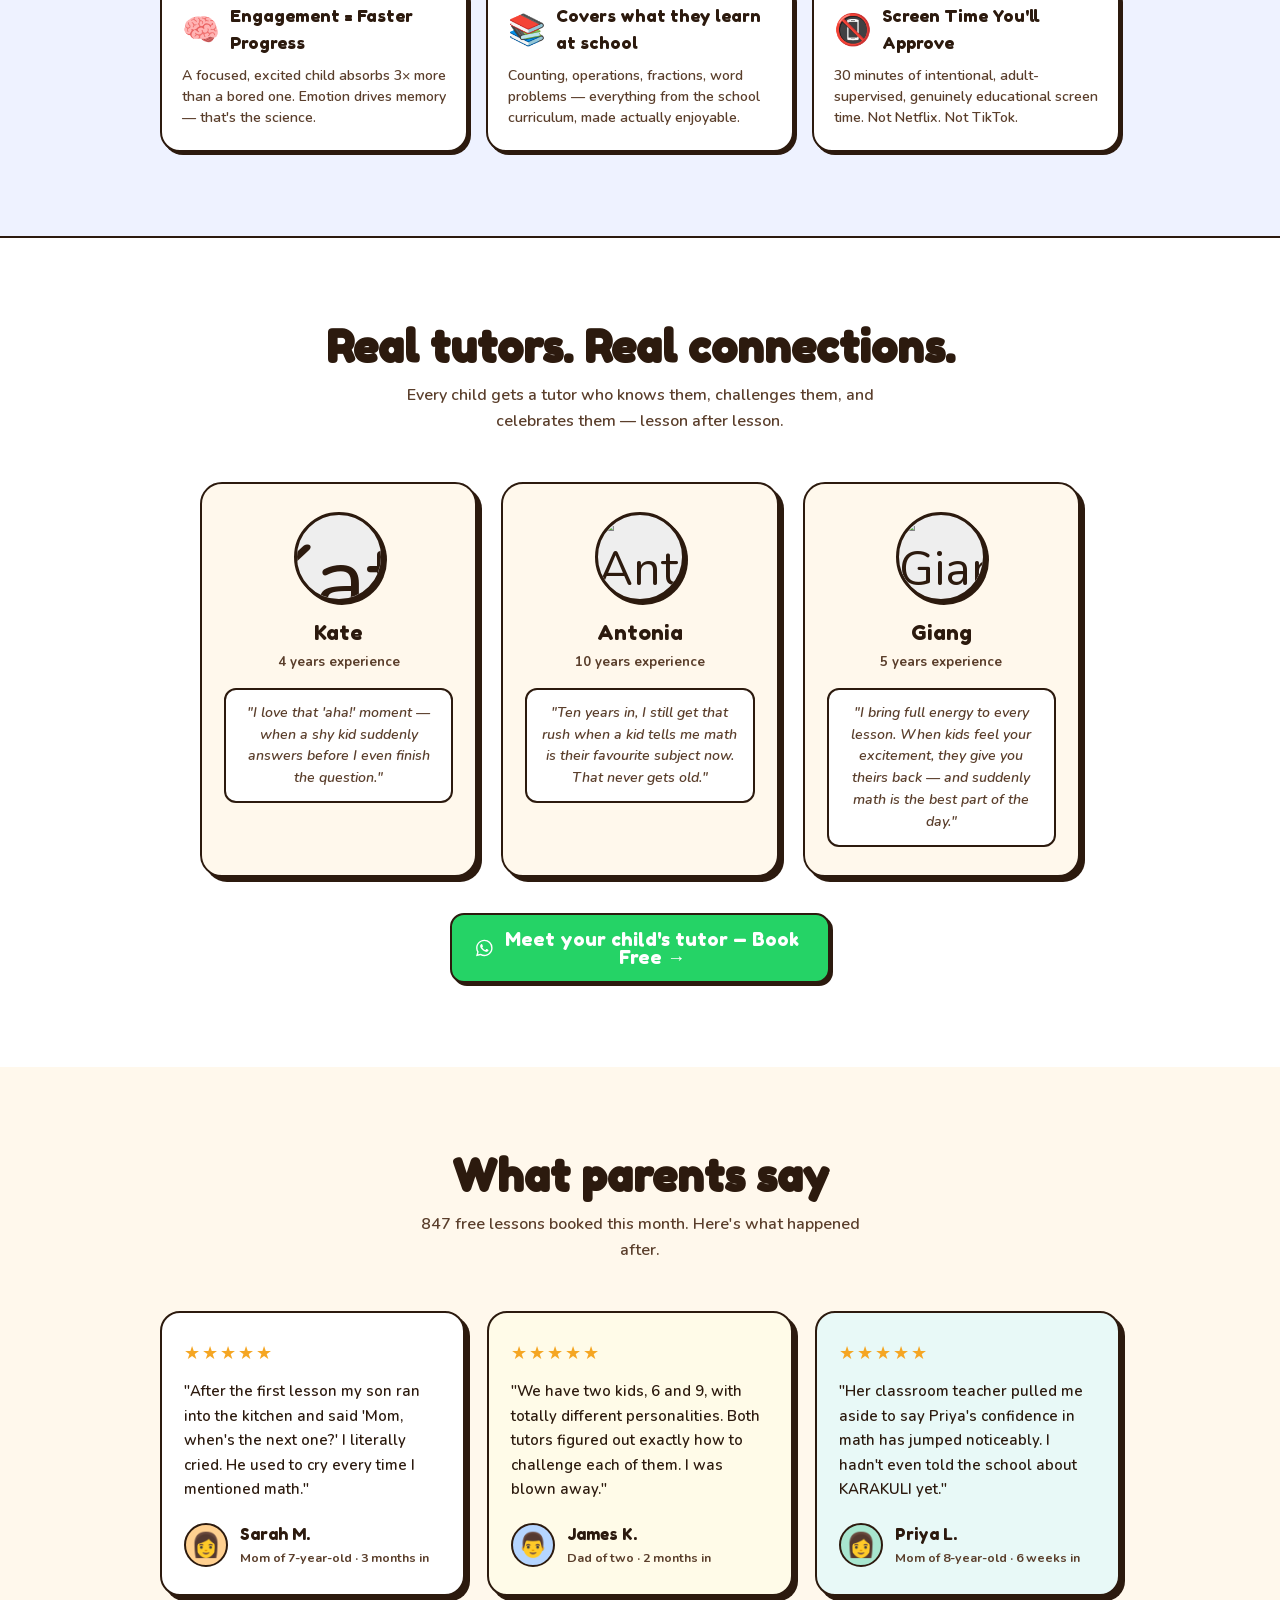
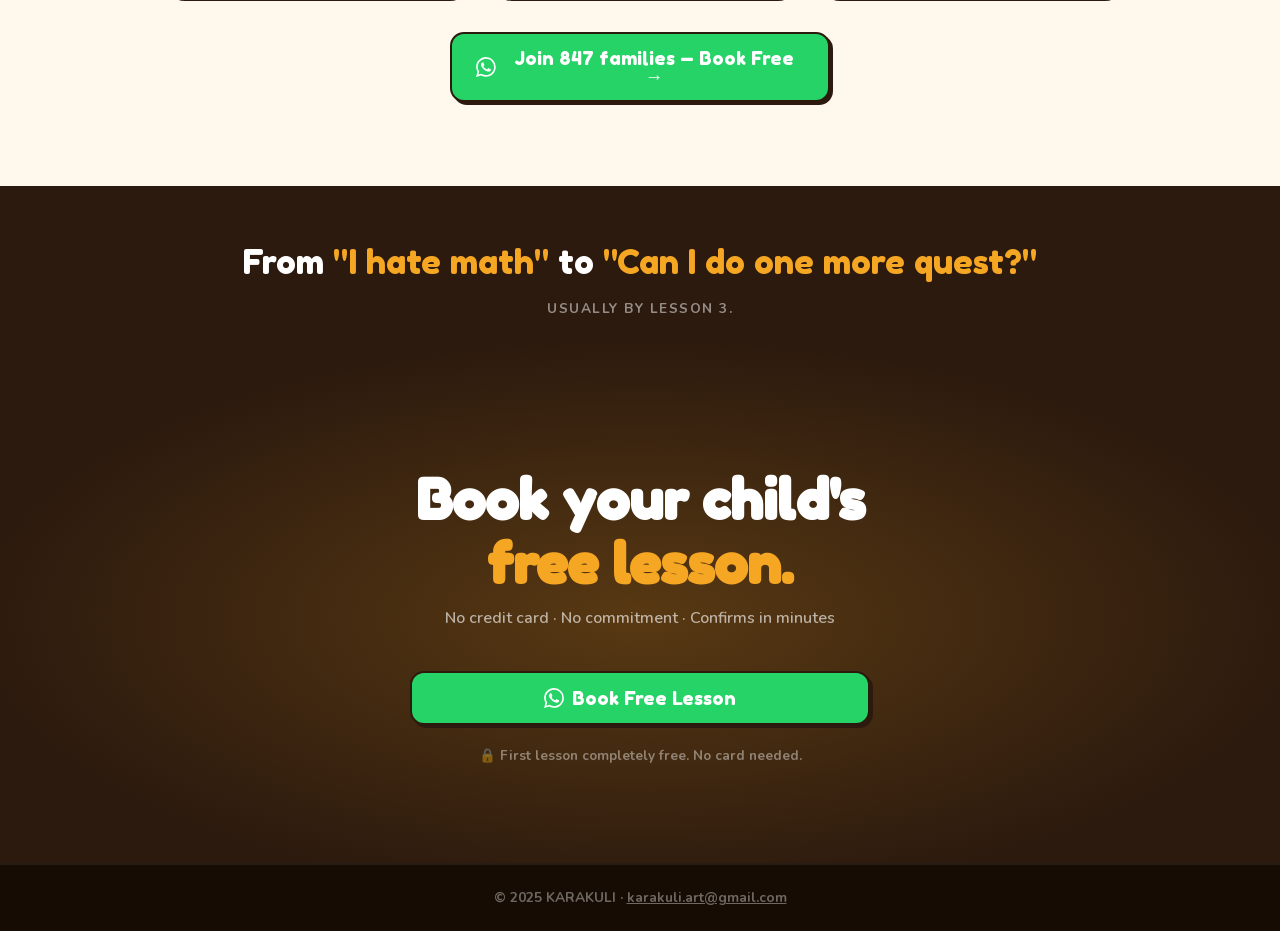
==== commit 06dff81d: "Auto-deploy: 2026-07-10 12:03:12" ====
--- a/math/index.html
+++ b/math/index.html
@@ -1269,7 +1269,7 @@
     </div>
     <div class="fp reveal d3">
       <div class="fp-head"><span class="fp-ico">📵</span><span class="fp-title">Screen Time You'll Approve</span></div>
-      <p class="fp-desc">45 minutes of intentional, adult-supervised, genuinely educational screen time. Not Netflix. Not TikTok.</p>
+      <p class="fp-desc">30 minutes of intentional, adult-supervised, genuinely educational screen time. Not Netflix. Not TikTok.</p>
     </div>
   </div>
 </section>
